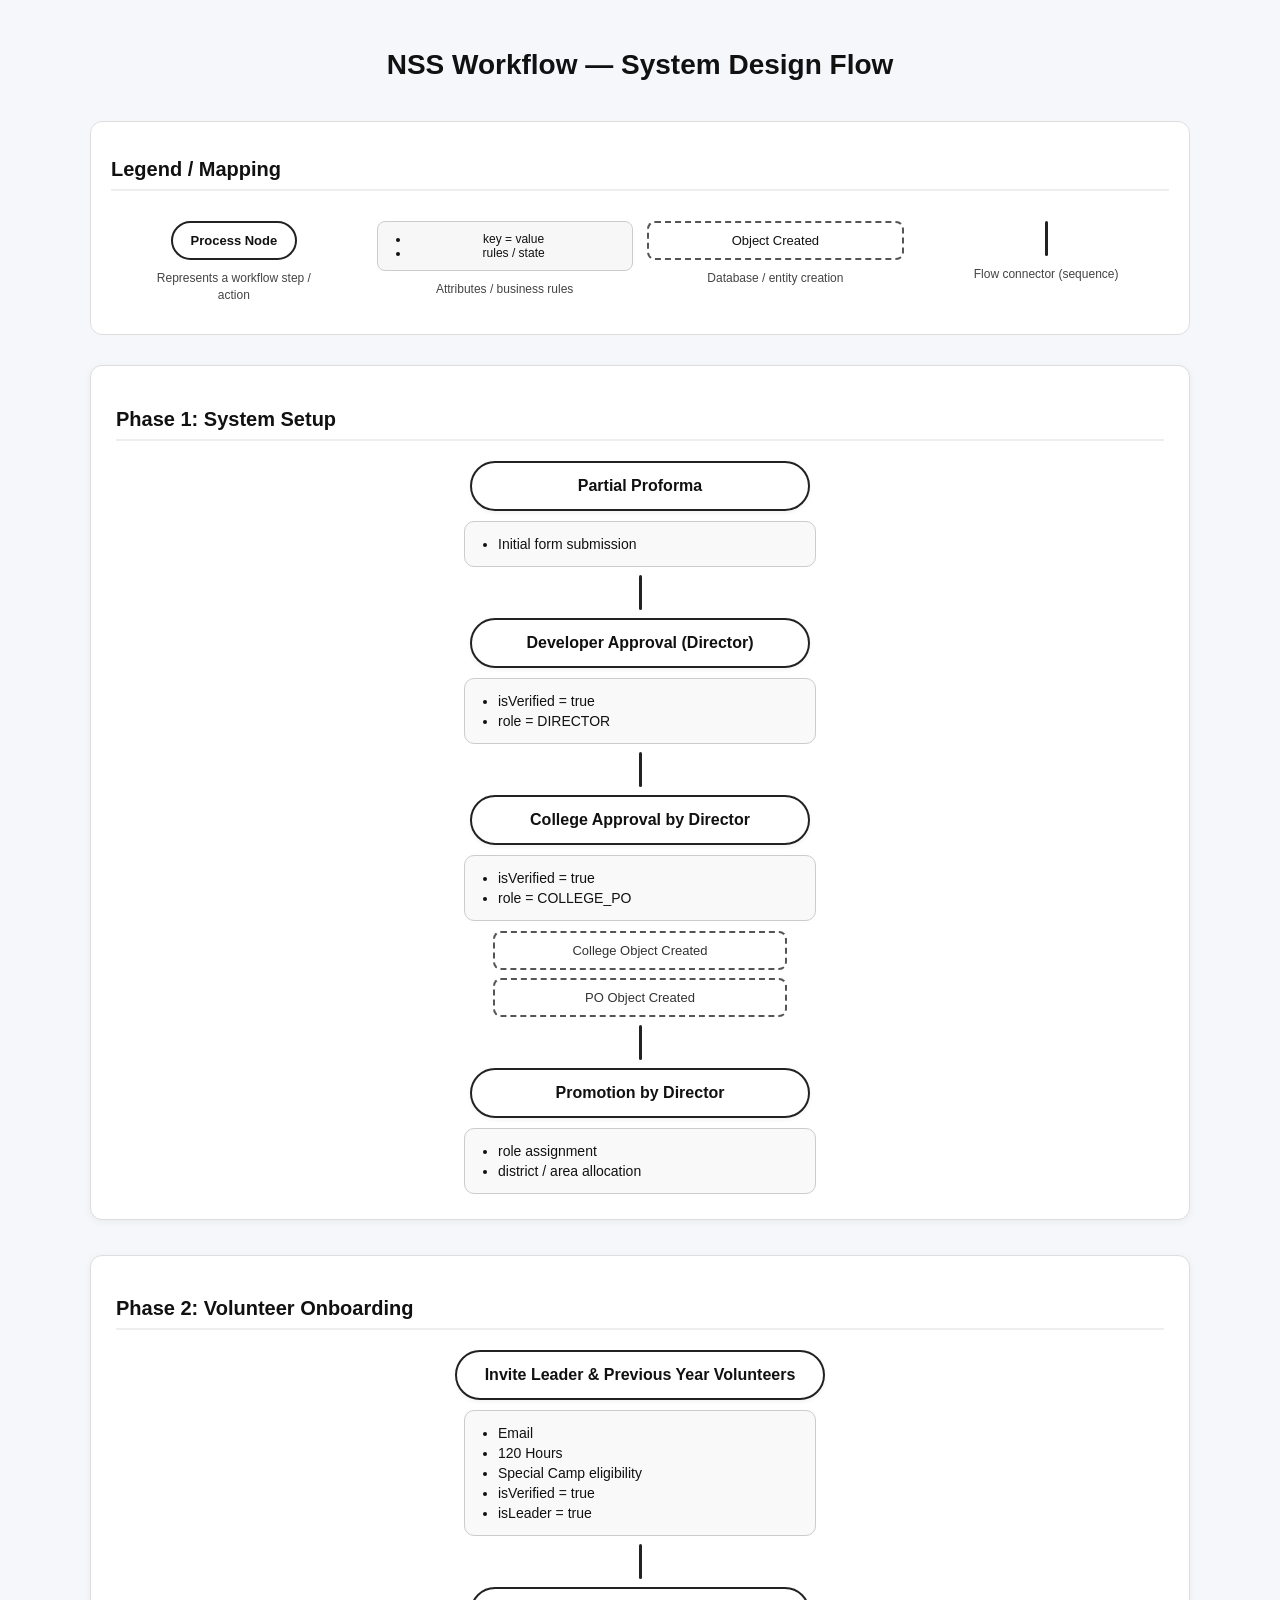
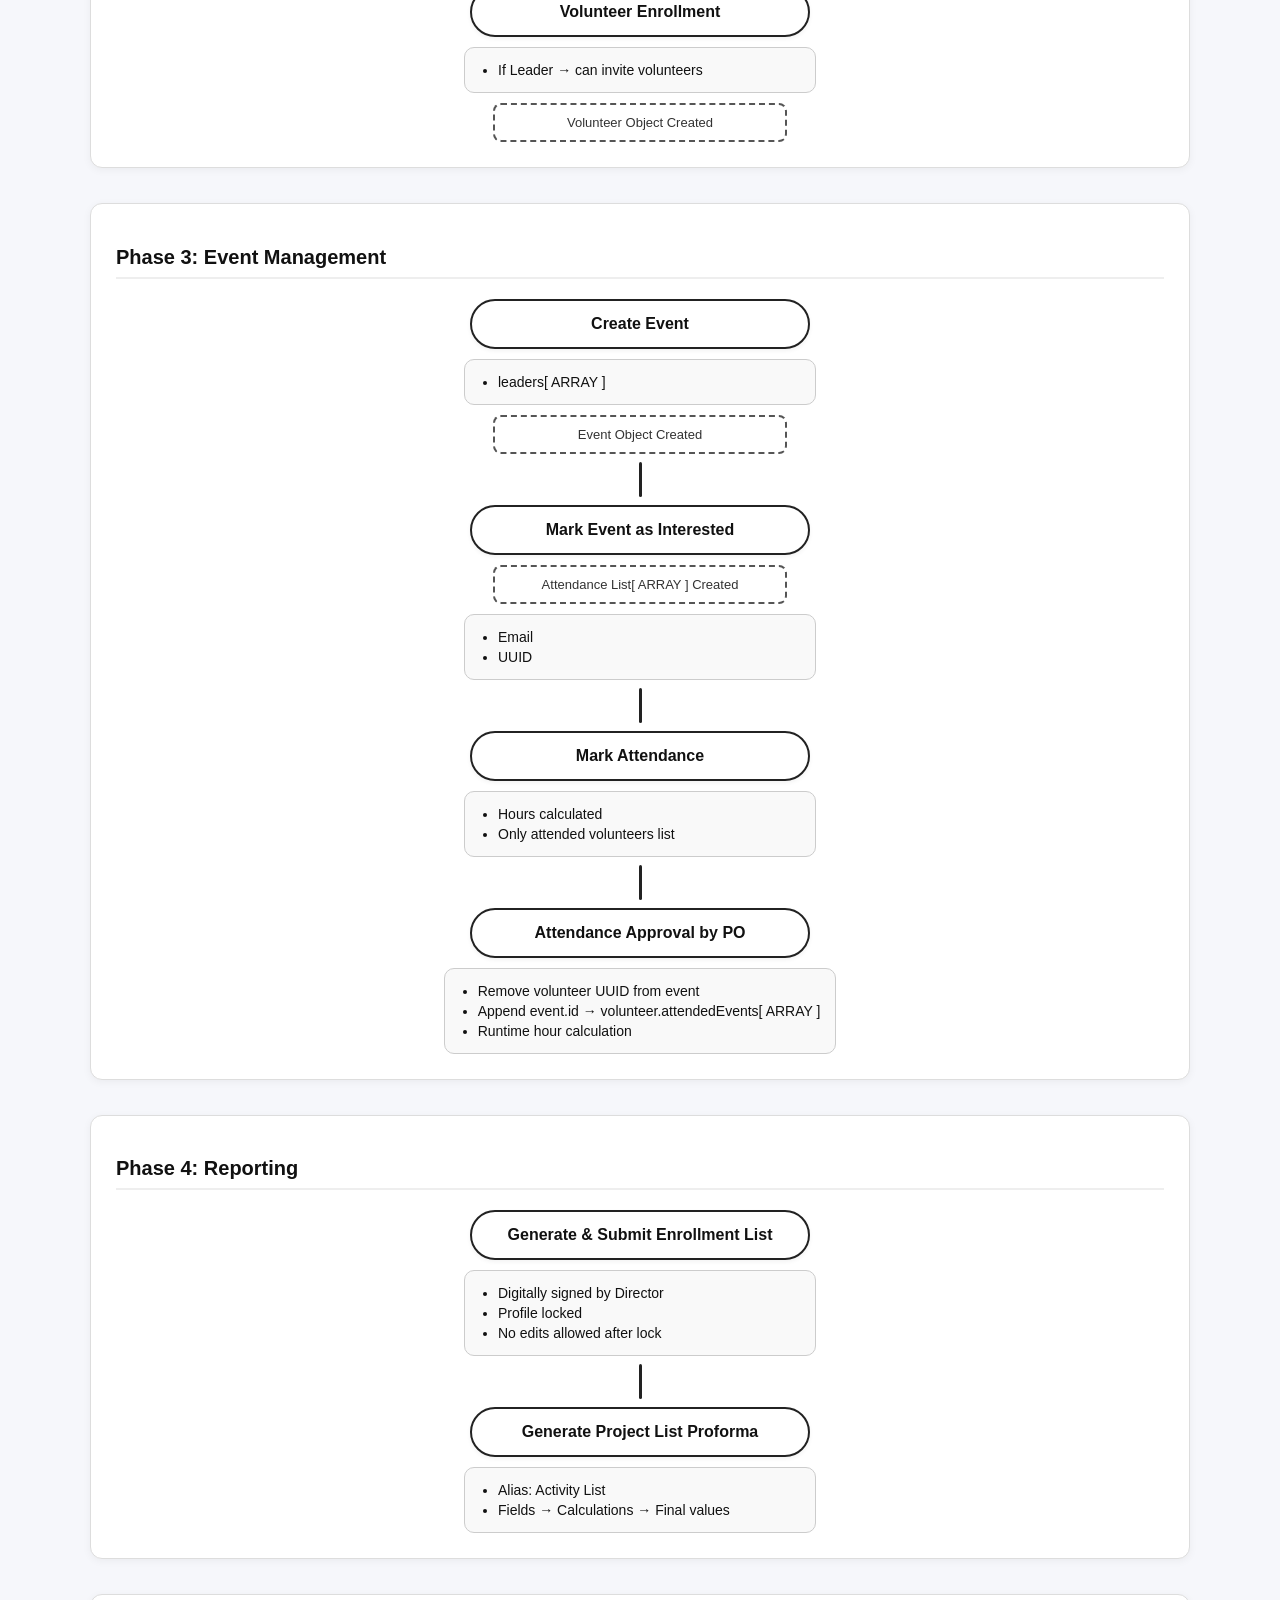
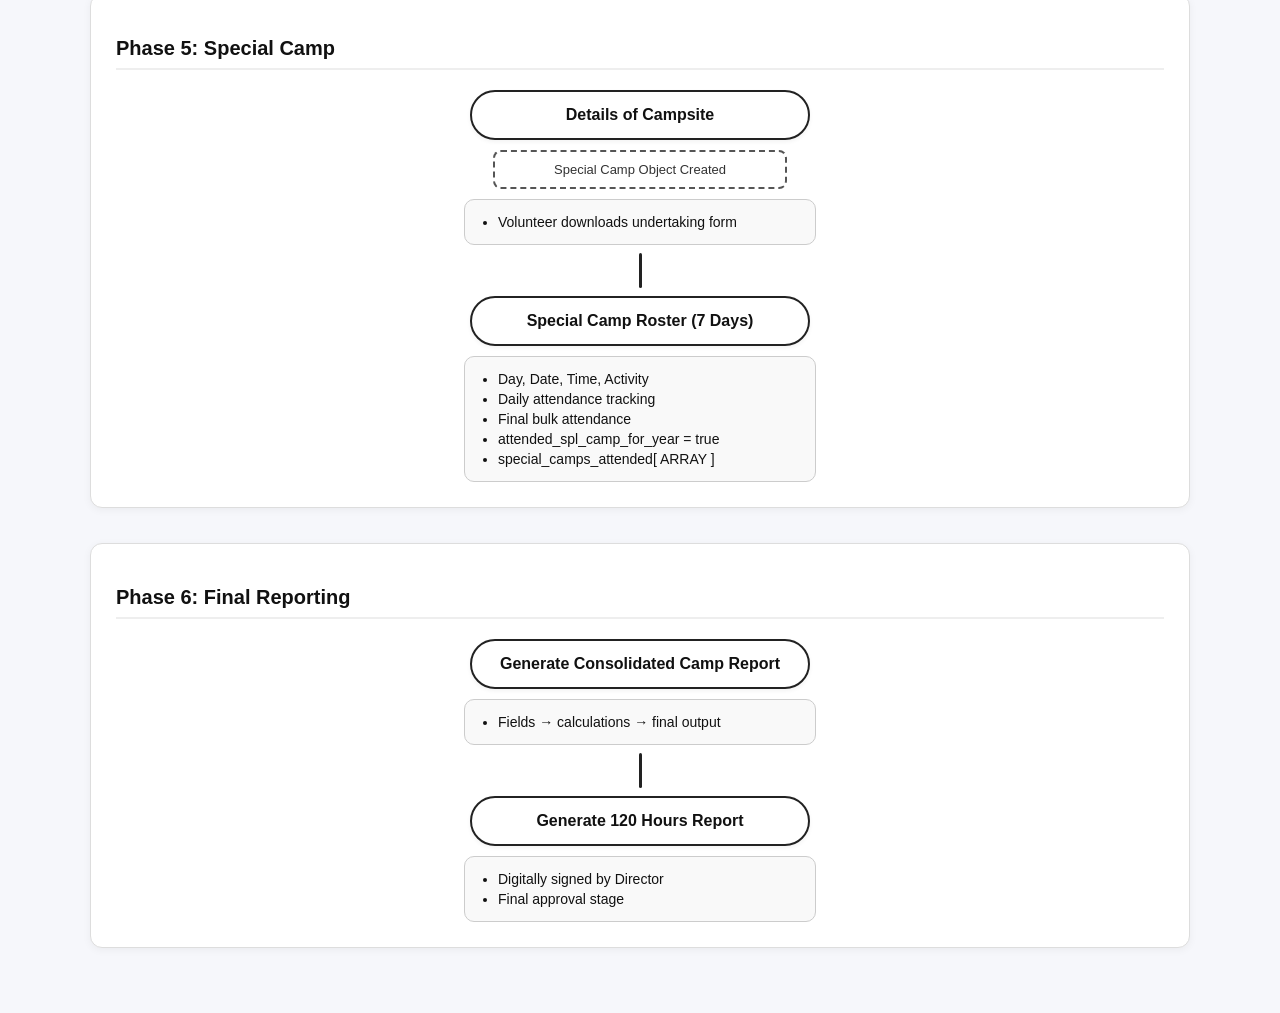
==== dummy.html @ 55595bf9 "first commit" ====
<!DOCTYPE html>
<html lang="en">

<head>
    <meta charset="UTF-8">
    <title>NSS Workflow Diagram</title>
    <link rel="stylesheet" href="dummy.css">
</head>

<body>

    <div class="container">

        <h1 class="title">NSS Workflow — System Design Flow</h1>
        <!-- ===================== LEGEND ===================== -->
        <section class="legend">

            <h2 class="phase-title">Legend / Mapping</h2>

            <div class="legend-grid">

                <div class="legend-card">
                    <div class="legend-node">Process Node</div>
                    <div class="legend-text">Represents a workflow step / action</div>
                </div>

                <div class="legend-card">
                    <div class="legend-attr">
                        <ul>
                            <li>key = value</li>
                            <li>rules / state</li>
                        </ul>
                    </div>
                    <div class="legend-text">Attributes / business rules</div>
                </div>

                <div class="legend-card">
                    <div class="legend-object">Object Created</div>
                    <div class="legend-text">Database / entity creation</div>
                </div>

                <div class="legend-card">
                    <div class="legend-line"></div>
                    <div class="legend-text">Flow connector (sequence)</div>
                </div>

            </div>

        </section>
        <!-- ===================== PHASE 1 ===================== -->
        <section class="phase">

            <h2 class="phase-title">Phase 1: System Setup</h2>

            <div class="flow">

                <!-- Step 1 -->
                <div class="node">
                    Partial Proforma
                </div>

                <div class="attributes">
                    <ul>
                        <li>Initial form submission</li>
                    </ul>
                </div>

                <div class="connector"></div>

                <!-- Step 2 -->
                <div class="node">
                    Developer Approval (Director)
                </div>

                <div class="attributes">
                    <ul>
                        <li>isVerified = true</li>
                        <li>role = DIRECTOR</li>
                    </ul>
                </div>

                <div class="connector"></div>

                <!-- Step 3 -->
                <div class="node">
                    College Approval by Director
                </div>

                <div class="attributes">
                    <ul>
                        <li>isVerified = true</li>
                        <li>role = COLLEGE_PO</li>
                    </ul>
                </div>

                <div class="objects">
                    <div class="object-box">
                        College Object Created
                    </div>

                    <div class="object-box">
                        PO Object Created
                    </div>
                </div>

                <div class="connector"></div>

                <!-- Step 4 -->
                <div class="node">
                    Promotion by Director
                </div>

                <div class="attributes">
                    <ul>
                        <li>role assignment</li>
                        <li>district / area allocation</li>
                    </ul>
                </div>

            </div>
        </section>


        <!-- ===================== PHASE 2 ===================== -->
        <section class="phase">

            <h2 class="phase-title">Phase 2: Volunteer Onboarding</h2>

            <div class="flow">

                <div class="node">
                    Invite Leader & Previous Year Volunteers
                </div>

                <div class="attributes">
                    <ul>
                        <li>Email</li>
                        <li>120 Hours</li>
                        <li>Special Camp eligibility</li>
                        <li>isVerified = true</li>
                        <li>isLeader = true</li>
                    </ul>
                </div>

                <div class="connector"></div>

                <div class="node">
                    Volunteer Enrollment
                </div>

                <div class="attributes">
                    <ul>
                        <li>If Leader → can invite volunteers</li>
                    </ul>
                </div>

                <div class="objects">
                    <div class="object-box">Volunteer Object Created</div>
                </div>

            </div>
        </section>


        <!-- ===================== PHASE 3 ===================== -->
        <section class="phase">

            <h2 class="phase-title">Phase 3: Event Management</h2>

            <div class="flow">

                <div class="node">Create Event</div>

                <div class="attributes">
                    <ul>
                        <li>leaders[ ARRAY ]</li>
                    </ul>
                </div>

                <div class="objects">
                    <div class="object-box">Event Object Created</div>
                </div>

                <div class="connector"></div>

                <div class="node">Mark Event as Interested</div>

                <div class="objects">
                    <div class="object-box">Attendance List[ ARRAY ] Created</div>
                </div>

                <div class="attributes">
                    <ul>
                        <li>Email</li>
                        <li>UUID</li>
                    </ul>
                </div>

                <div class="connector"></div>

                <div class="node">Mark Attendance</div>

                <div class="attributes">
                    <ul>
                        <li>Hours calculated</li>
                        <li>Only attended volunteers list</li>
                    </ul>
                </div>

                <div class="connector"></div>

                <div class="node">Attendance Approval by PO</div>

                <div class="attributes">
                    <ul>
                        <li>Remove volunteer UUID from event</li>
                        <li>Append event.id → volunteer.attendedEvents[ ARRAY ]</li>
                        <li>Runtime hour calculation</li>
                    </ul>
                </div>

            </div>
        </section>


        <!-- ===================== PHASE 4 ===================== -->
        <section class="phase">

            <h2 class="phase-title">Phase 4: Reporting</h2>

            <div class="flow">

                <div class="node">Generate & Submit Enrollment List</div>

                <div class="attributes">
                    <ul>
                        <li>Digitally signed by Director</li>
                        <li>Profile locked</li>
                        <li>No edits allowed after lock</li>
                    </ul>
                </div>

                <div class="connector"></div>

                <div class="node">Generate Project List Proforma</div>

                <div class="attributes">
                    <ul>
                        <li>Alias: Activity List</li>
                        <li>Fields → Calculations → Final values</li>
                    </ul>
                </div>

            </div>
        </section>


        <!-- ===================== PHASE 5 ===================== -->
        <section class="phase">

            <h2 class="phase-title">Phase 5: Special Camp</h2>

            <div class="flow">

                <div class="node">Details of Campsite</div>

                <div class="objects">
                    <div class="object-box">Special Camp Object Created</div>
                </div>

                <div class="attributes">
                    <ul>
                        <li>Volunteer downloads undertaking form</li>
                    </ul>
                </div>

                <div class="connector"></div>

                <div class="node">Special Camp Roster (7 Days)</div>

                <div class="attributes">
                    <ul>
                        <li>Day, Date, Time, Activity</li>
                        <li>Daily attendance tracking</li>
                        <li>Final bulk attendance</li>
                        <li>attended_spl_camp_for_year = true</li>
                        <li>special_camps_attended[ ARRAY ]</li>
                    </ul>
                </div>

            </div>
        </section>


        <!-- ===================== PHASE 6 ===================== -->
        <section class="phase">

            <h2 class="phase-title">Phase 6: Final Reporting</h2>

            <div class="flow">

                <div class="node">Generate Consolidated Camp Report</div>

                <div class="attributes">
                    <ul>
                        <li>Fields → calculations → final output</li>
                    </ul>
                </div>

                <div class="connector"></div>

                <div class="node">Generate 120 Hours Report</div>

                <div class="attributes">
                    <ul>
                        <li>Digitally signed by Director</li>
                        <li>Final approval stage</li>
                    </ul>
                </div>

            </div>
        </section>

    </div>

</body>

</html>
---- dummy.css ----
/* =========================
   GLOBAL LAYOUT
========================= */

body {
    margin: 0;
    padding: 30px;
    font-family: Arial, sans-serif;
    background: #f6f7fb;
    color: #111;
}

.container {
    max-width: 1100px;
    margin: auto;
}

.title {
    text-align: center;
    margin-bottom: 40px;
    font-size: 28px;
    font-weight: bold;
}

/* =========================
   PHASE BLOCKS
========================= */

.phase {
    background: #ffffff;
    border: 1px solid #ddd;
    border-radius: 12px;
    padding: 25px;
    margin-bottom: 35px;
    box-shadow: 0 2px 8px rgba(0,0,0,0.05);
}

.phase-title {
    text-align: left;
    font-size: 20px;
    margin-bottom: 20px;
    padding-bottom: 8px;
    border-bottom: 2px solid #eee;
}

/* =========================
   FLOW CONTAINER
========================= */

.flow {
    display: flex;
    flex-direction: column;
    align-items: center;
    position: relative;
}

/* =========================
   NODE (PROCESS STEP)
========================= */

.node {
    min-width: 280px;
    padding: 14px 28px;
    border: 2px solid #222;
    border-radius: 999px; /* oval shape */
    background: #ffffff;
    font-weight: bold;
    text-align: center;
    z-index: 2;
    position: relative;
    box-shadow: 0 2px 4px rgba(0,0,0,0.05);
}

/* =========================
   ATTRIBUTES BOX
========================= */

.attributes {
    margin-top: 10px;
    min-width: 320px;
    background: #f9f9f9;
    border: 1px solid #ccc;
    border-radius: 10px;
    padding: 10px 15px;
    font-size: 14px;
    position: relative;
}

.attributes ul {
    margin: 0;
    padding-left: 18px;
}

.attributes li {
    margin: 4px 0;
}

/* =========================
   OBJECT BOX (CREATED DATA)
========================= */

.objects {
    display: flex;
    flex-direction: column;
    gap: 8px;
    margin-top: 10px;
    align-items: center;
}

.object-box {
    min-width: 260px;
    padding: 10px 15px;
    border: 2px dashed #555;
    border-radius: 8px;
    background: #fff;
    font-size: 13px;
    text-align: center;
    color: #333;
}

/* =========================
   CONNECTOR LINE
========================= */

.connector {
    width: 3px;
    height: 35px;
    background: #222;
    margin: 8px 0;
    border-radius: 2px;
}

/* =========================
   HOVER EFFECTS (optional but useful for demos)
========================= */

.node:hover {
    background: #f0f6ff;
    border-color: #2b6fff;
    cursor: pointer;
}

.object-box:hover {
    border-color: #000;
    background: #f7f7f7;
}

/* =========================
   RESPONSIVE
========================= */

@media (max-width: 768px) {

    .node {
        min-width: 220px;
        font-size: 14px;
    }

    .attributes {
        min-width: 260px;
    }

    .object-box {
        min-width: 220px;
    }
}

/* =========================
   LEGEND (FIXED - NO OVERLAP)
========================= */

.legend {
    background: #fff;
    border: 1px solid #ddd;
    border-radius: 12px;
    padding: 20px;
    margin-bottom: 30px;
}

/* grid spacing safe */
.legend-grid {
    display: grid;
    grid-template-columns: repeat(auto-fit, minmax(220px, 1fr));
    gap: 25px;
    margin-top: 15px;
}

/* each item container */
.legend-card {
    display: flex;
    flex-direction: column;
    align-items: center;
    text-align: center;
    gap: 10px;
    padding: 10px;
}

/* =========================
   LEGEND VERSIONS (ISOLATED)
   (DO NOT reuse real classes)
========================= */

.legend-node {
    padding: 10px 18px;
    border: 2px solid #222;
    border-radius: 999px;
    font-weight: bold;
    background: #fff;
    font-size: 13px;
}

.legend-attr {
    background: #f7f7f7;
    border: 1px solid #ccc;
    border-radius: 8px;
    padding: 10px 14px;
    font-size: 12px;
    width: 100%;
}

.legend-attr ul {
    margin: 0;
    padding-left: 18px;
}

.legend-object {
    border: 2px dashed #555;
    padding: 10px 14px;
    border-radius: 8px;
    font-size: 13px;
    width: 100%;
    background: #fff;
}

.legend-line {
    width: 3px;
    height: 35px;
    background: #222;
    border-radius: 2px;
}

/* text under each */
.legend-text {
    font-size: 12px;
    color: #444;
    max-width: 180px;
    line-height: 1.4;
}
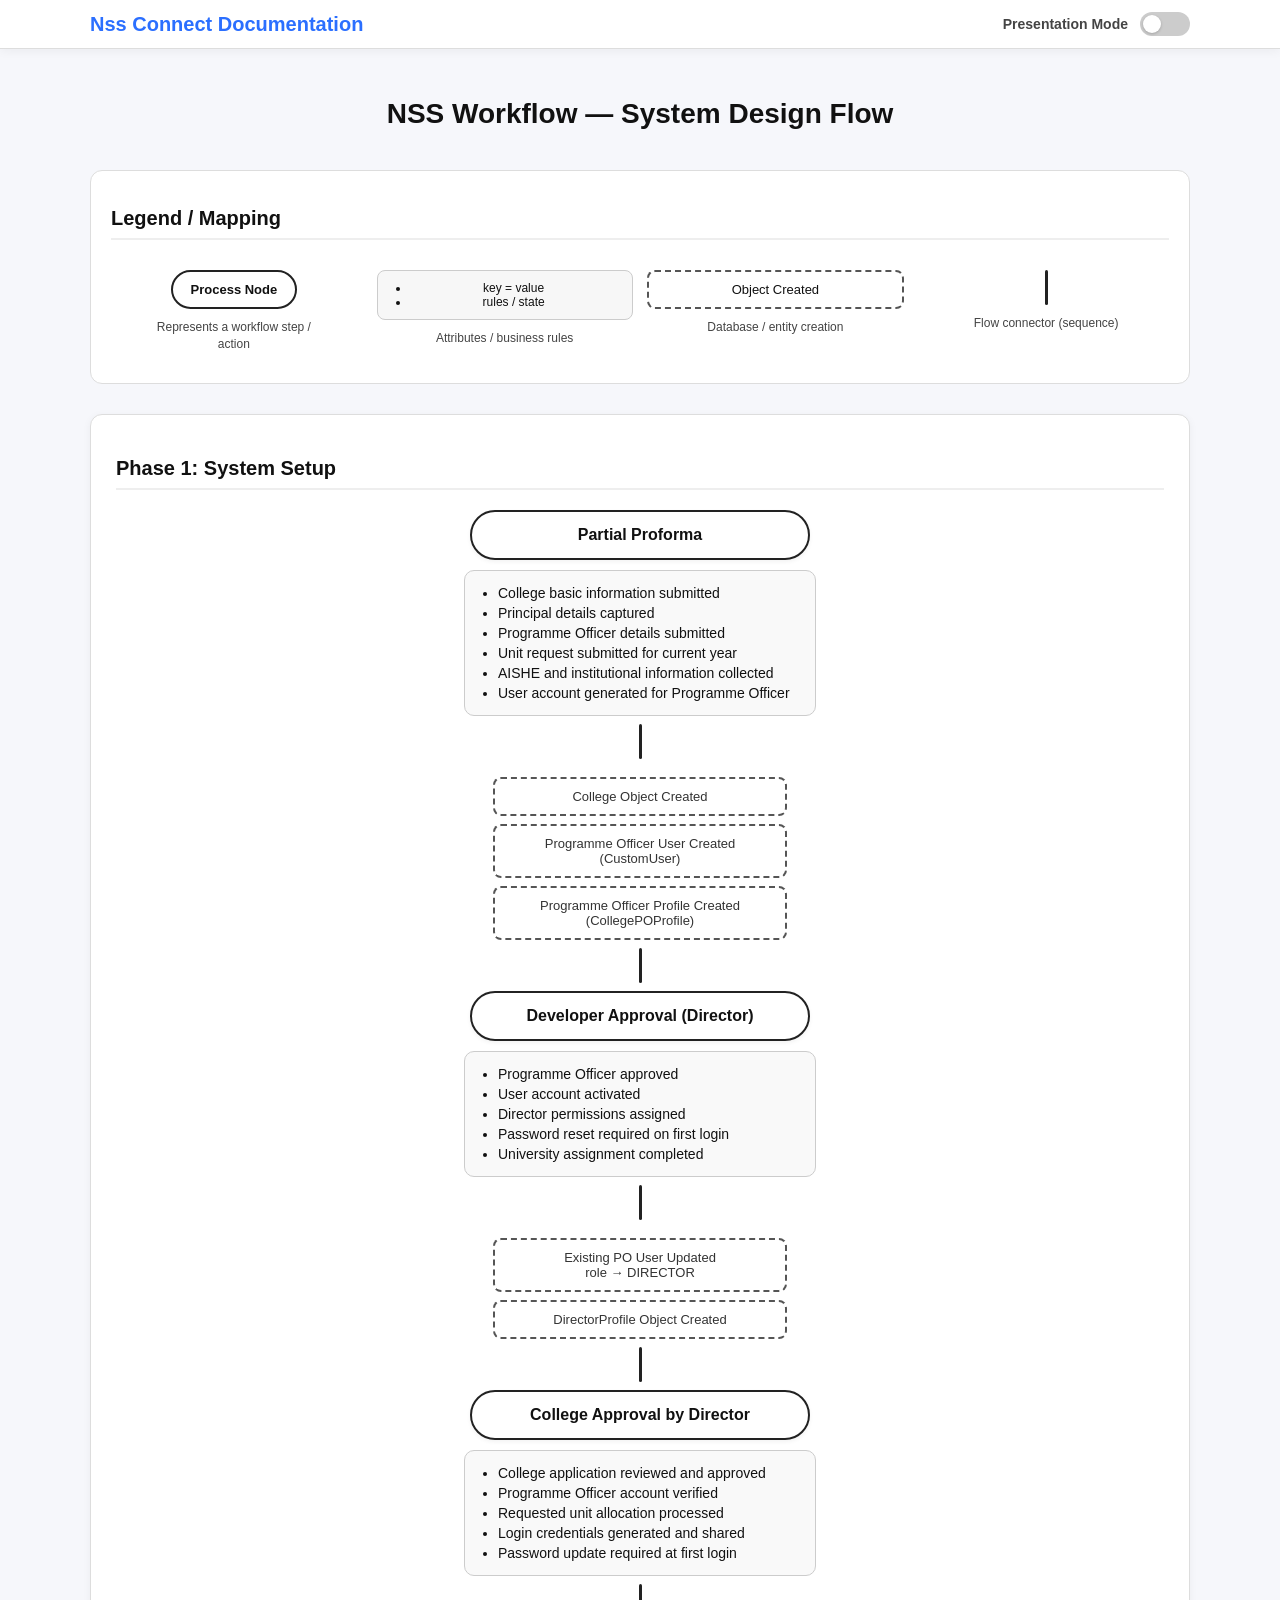
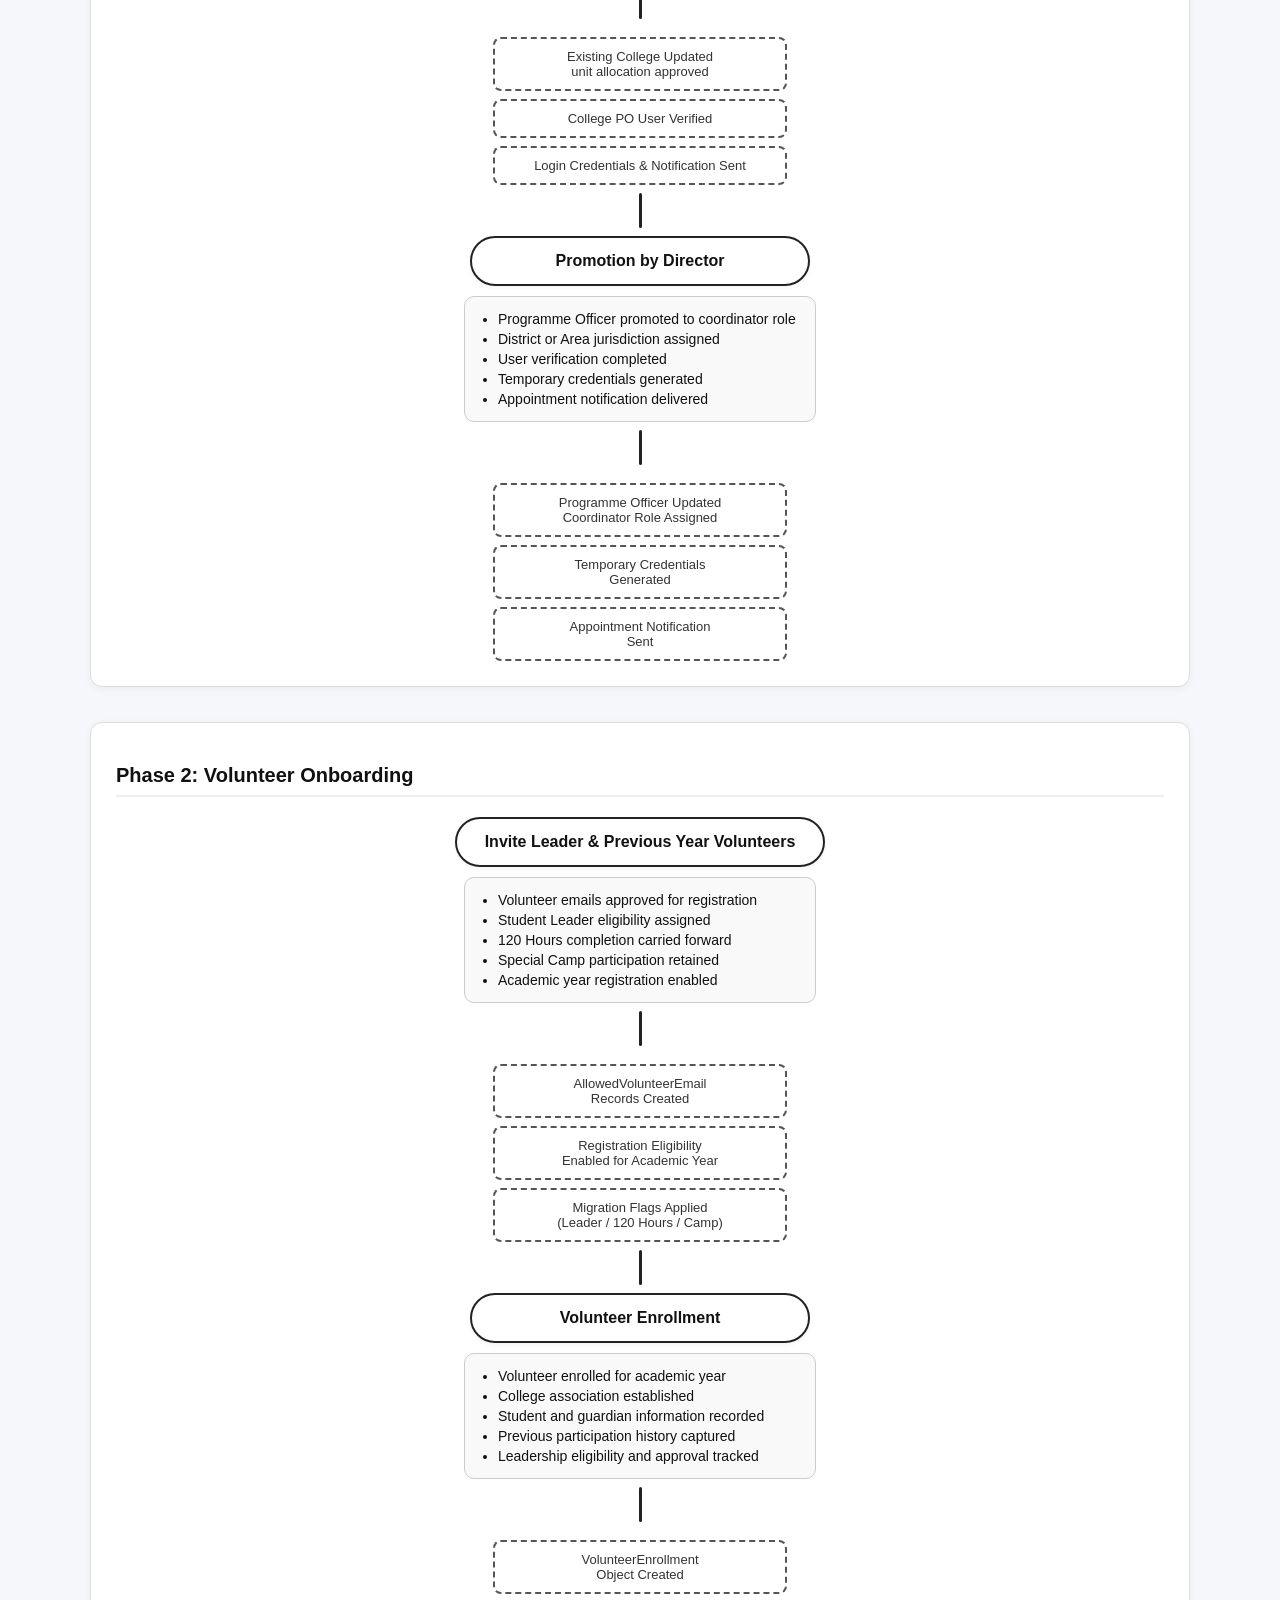
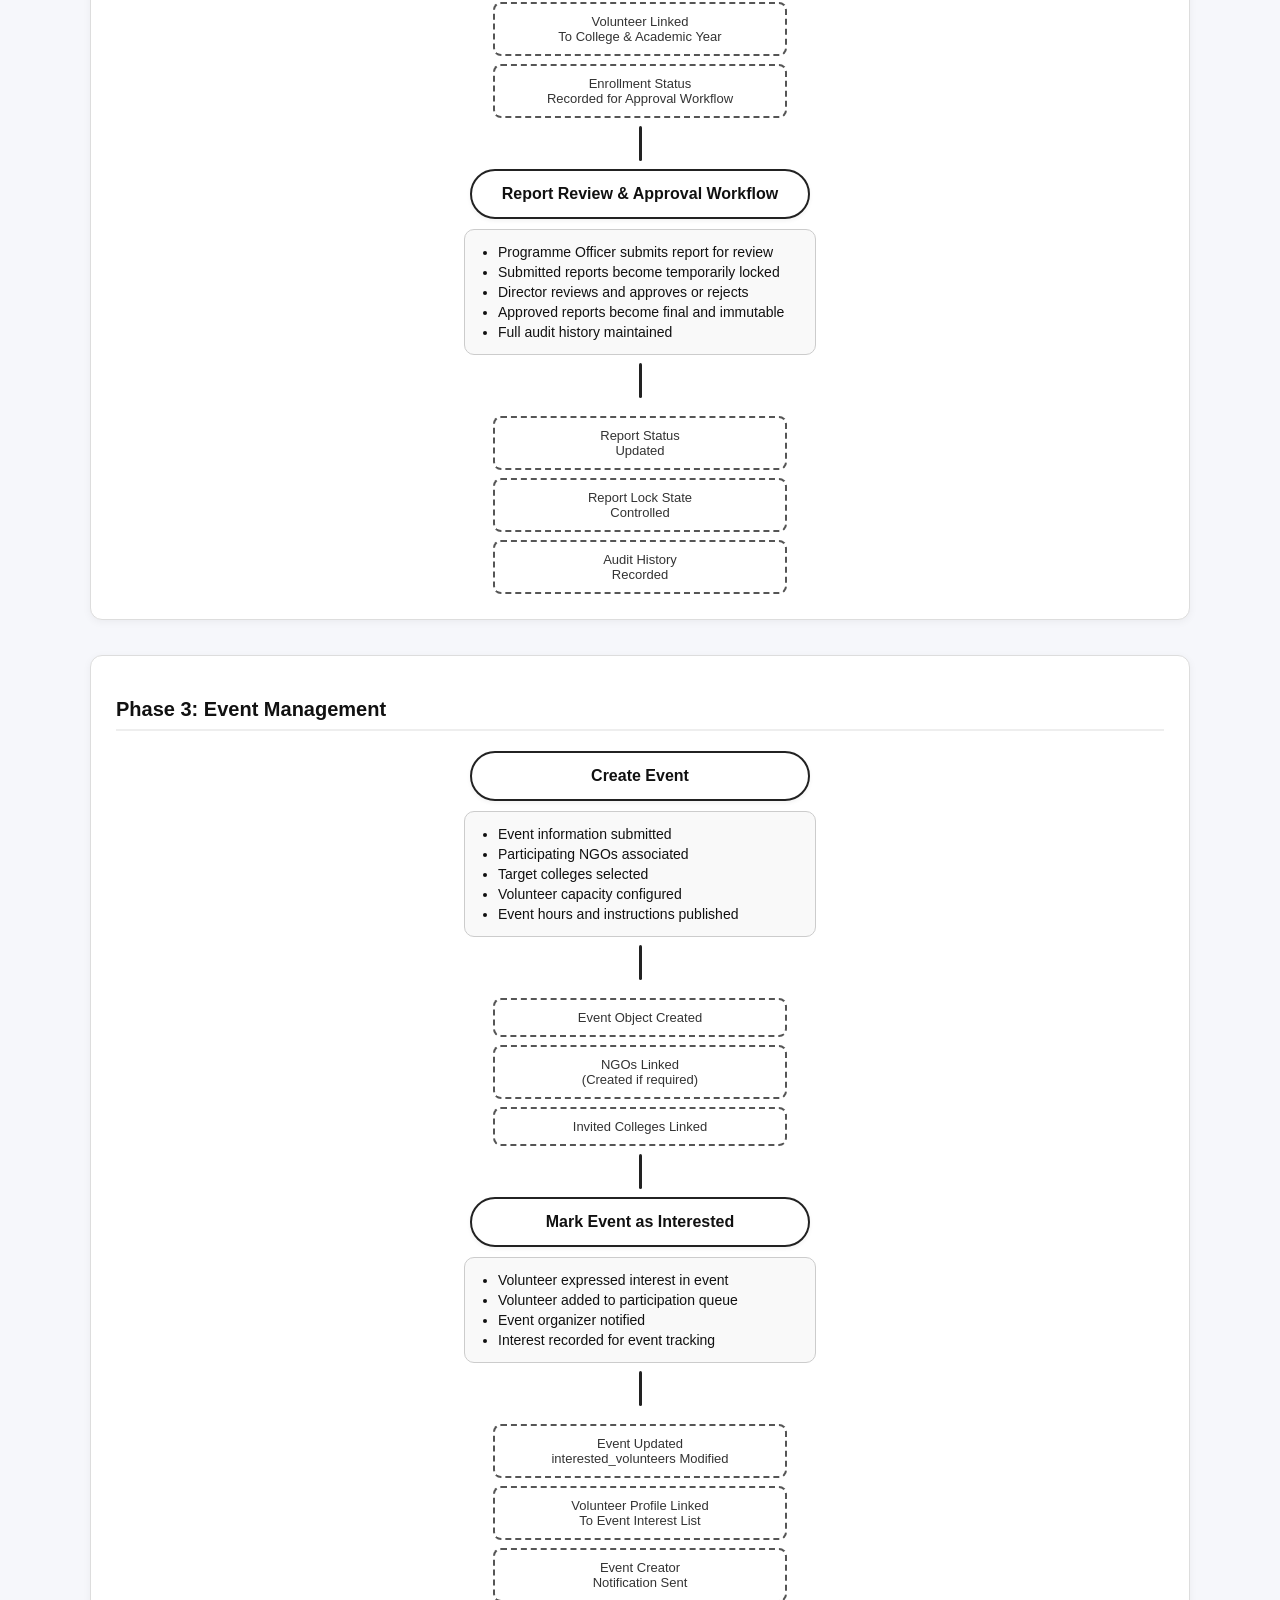
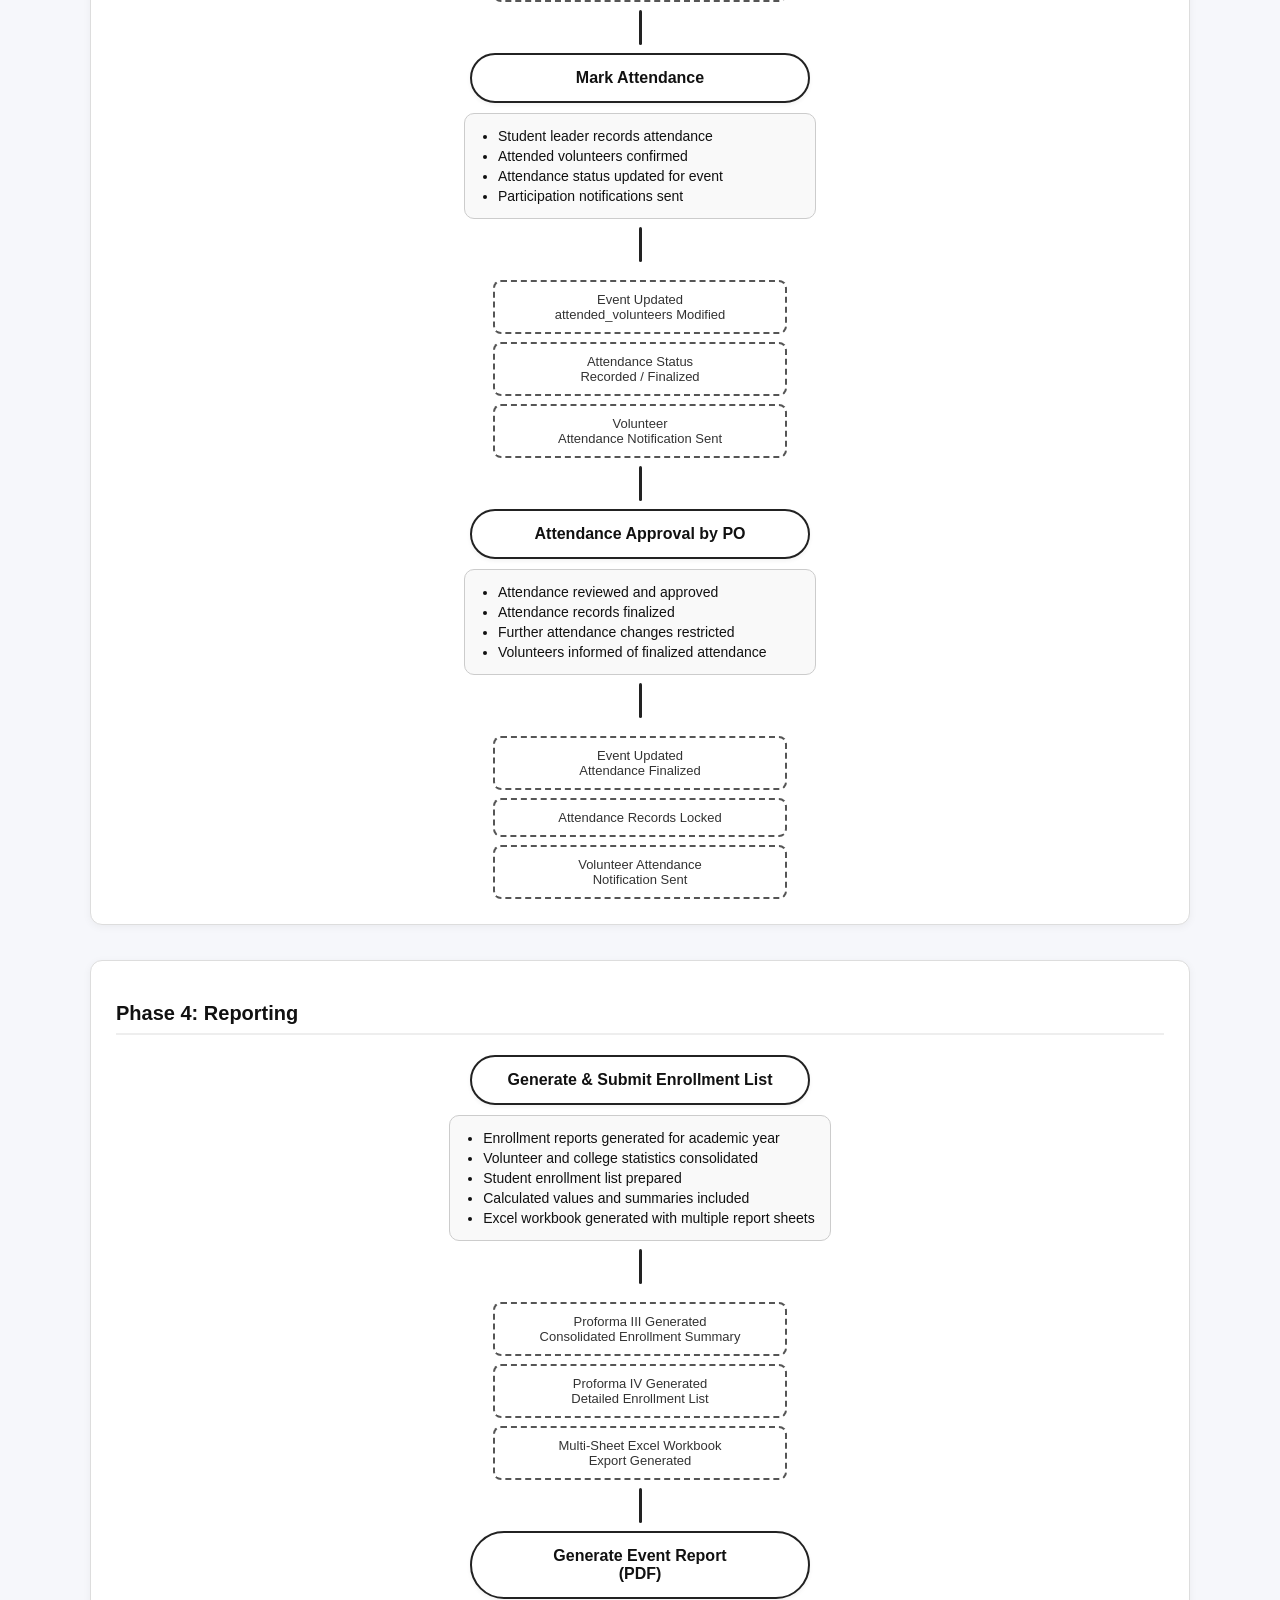
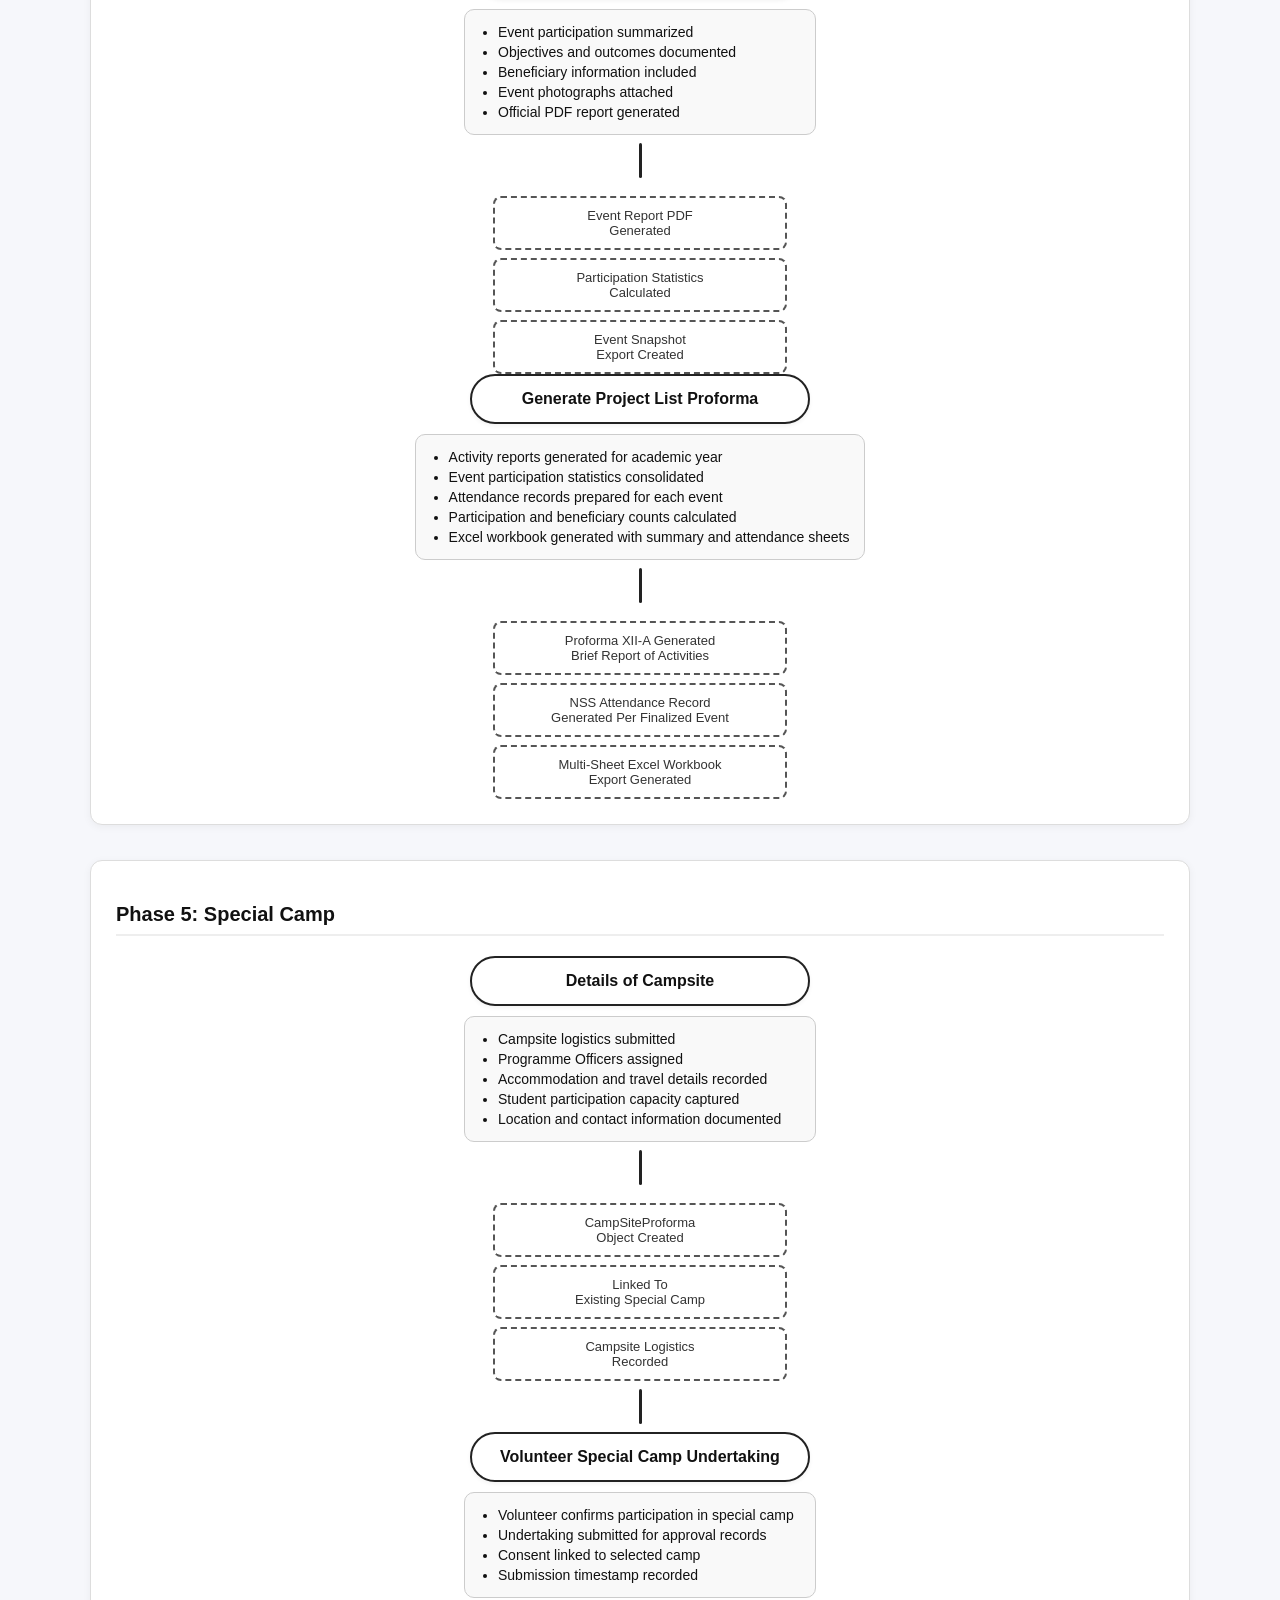
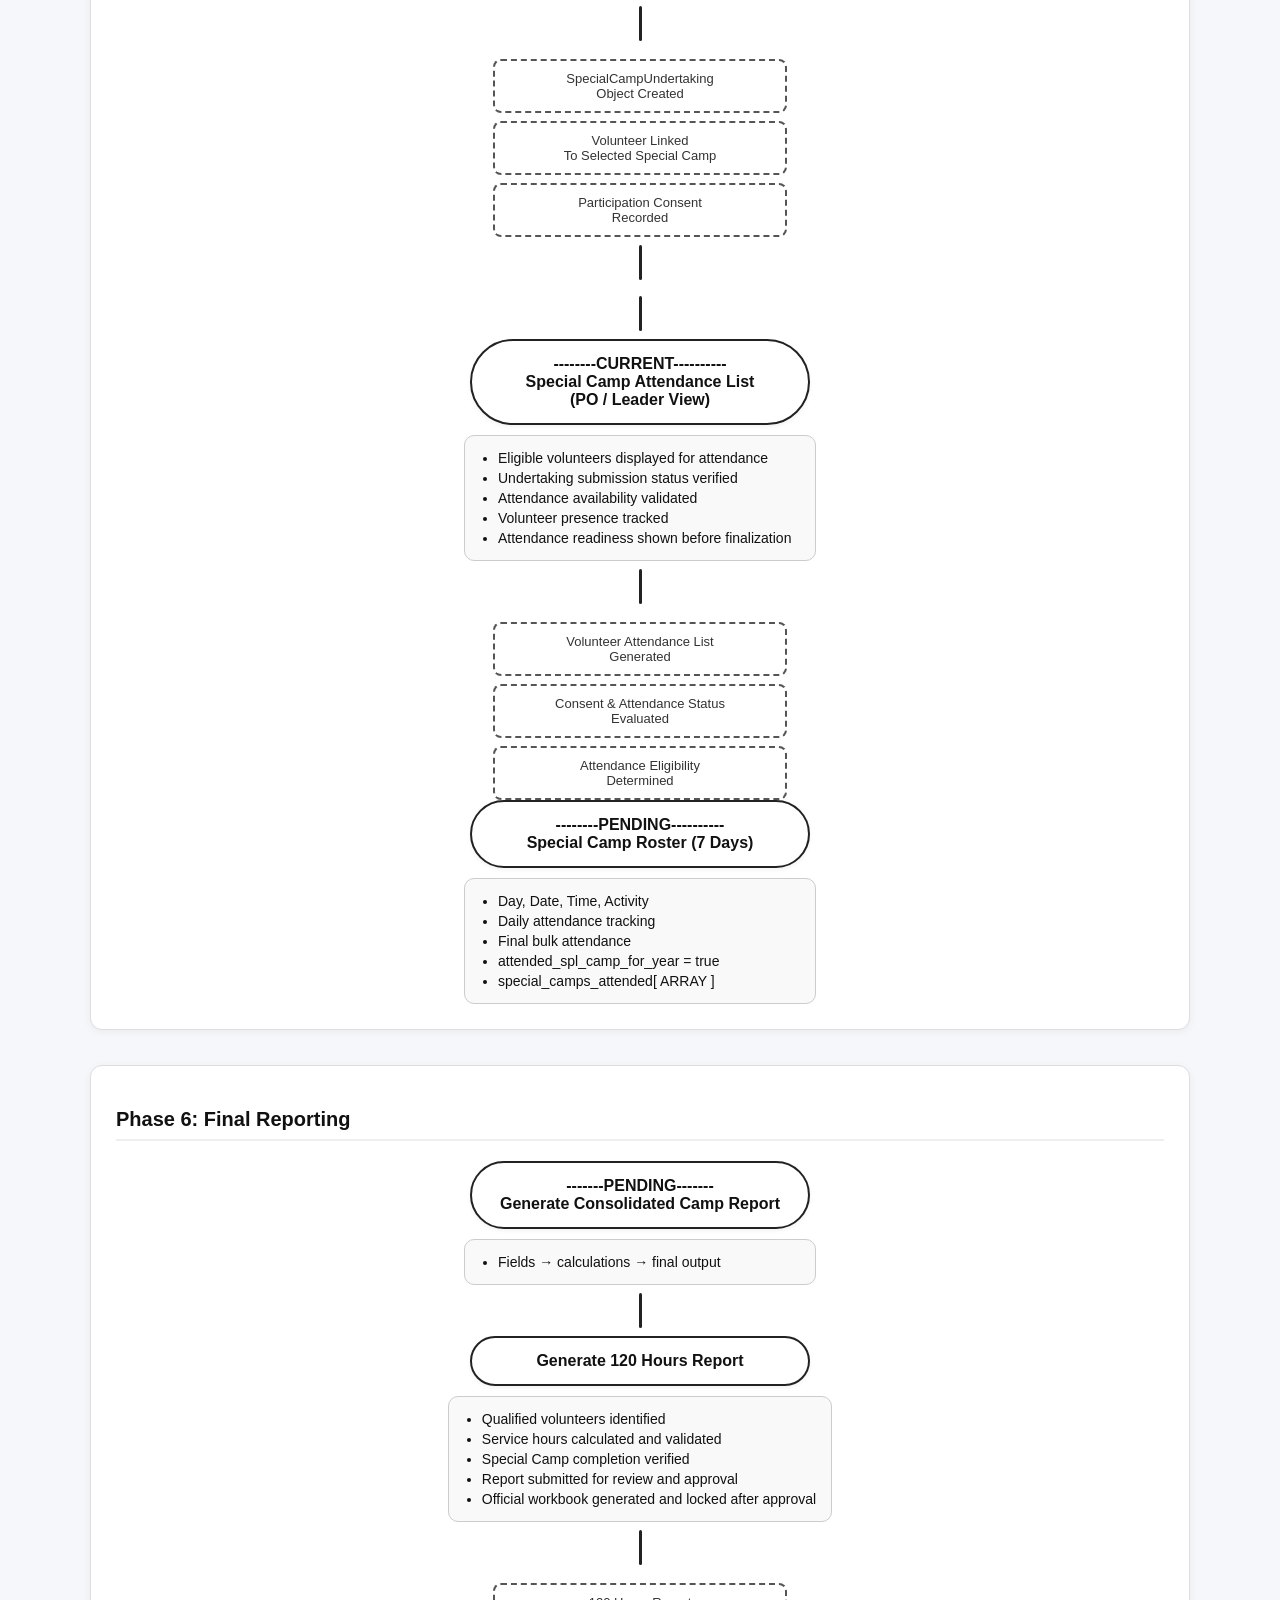
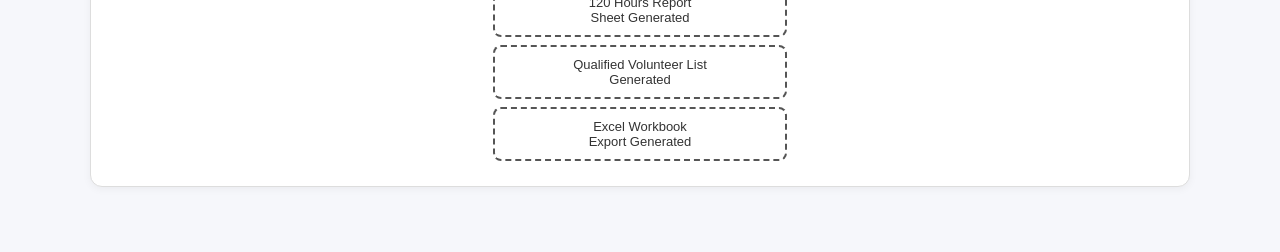
==== commit 452b8ce3: "Added documentation for tests, might change later" ====
--- a/dummy.html
+++ b/dummy.html
@@ -8,6 +8,19 @@
 </head>
 
 <body>
+
+    <nav class="navbar">
+        <div class="nav-container">
+            <span class="nav-title">nss connect documentation</span>
+            <div class="nav-controls">
+                <span id="mode-text" class="mode-label">Presentation Mode</span>
+                <label class="switch">
+                    <input type="checkbox" id="mode-toggle">
+                    <span class="slider"></span>
+                </label>
+            </div>
+        </div>
+    </nav>
 
     <div class="container">
 
@@ -55,67 +68,338 @@
             <div class="flow">
 
                 <!-- Step 1 -->
+                <!-- ===================== PARTIAL PROFORMA ===================== -->
+
                 <div class="node">
                     Partial Proforma
                 </div>
 
-                <div class="attributes">
-                    <ul>
-                        <li>Initial form submission</li>
-                    </ul>
+                <!-- PRESENTATION / NON TECH MODE -->
+                <div class="attributes presentation-attr">
+                    <ul>
+                        <li>College basic information submitted</li>
+                        <li>Principal details captured</li>
+                        <li>Programme Officer details submitted</li>
+                        <li>Unit request submitted for current year</li>
+                        <li>AISHE and institutional information collected</li>
+                        <li>User account generated for Programme Officer</li>
+                    </ul>
+                </div>
+
+                <!-- DEVELOPER / TECH MODE -->
+                <div class="attributes developer-attr">
+                    <ul>
+
+                        <li><strong>Operation:</strong> partial_proforma</li>
+
+                        <li>
+                            <strong>College</strong><br>
+                            name,
+                            university,
+                            district,
+                            state,
+                            pincode,
+                            postal_address,
+                            block_or_ward,
+                            area,
+                            email,
+                            telephone,
+                            principal_name,
+                            principal_email,
+                            principal_phone,
+                            established_year,
+                            status_grants,
+                            status_minority,
+                            minority_type,
+                            is_autonomous,
+                            total_students_male,
+                            total_students_female,
+                            allowed_units_current_year,
+                            requested_units_current_year,
+                            units_request_status,
+                            c_aishe_code
+                        </li>
+
+                        <li>
+                            <strong>CustomUser</strong><br>
+                            email,
+                            first_name,
+                            last_name,
+                            phone,
+                            gender,
+                            role,
+                            password,
+                            is_active
+                        </li>
+
+                        <li>
+                            <strong>CollegePOProfile</strong><br>
+                            user,
+                            college,
+                            c_aishe_code,
+                            subject_taught,
+                            whatsapp_phone_number,
+                            date_of_appointment_as_po,
+                            orientation_year,
+                            is_primary
+                        </li>
+
+                    </ul>
+                </div>
+
+                <div class="connector"></div>
+
+                <!-- OBJECTS CREATED -->
+
+                <div class="objects">
+
+                    <div class="object-box">
+                        College Object Created
+                    </div>
+
+                    <div class="object-box">
+                        Programme Officer User Created
+                        <br>
+                        (CustomUser)
+                    </div>
+
+                    <div class="object-box">
+                        Programme Officer Profile Created
+                        <br>
+                        (CollegePOProfile)
+                    </div>
+
                 </div>
 
                 <div class="connector"></div>
 
                 <!-- Step 2 -->
+                <!-- ===================== DEVELOPER APPROVAL (DIRECTOR) ===================== -->
+
                 <div class="node">
                     Developer Approval (Director)
                 </div>
 
-                <div class="attributes">
-                    <ul>
-                        <li>isVerified = true</li>
-                        <li>role = DIRECTOR</li>
-                    </ul>
+                <!-- PRESENTATION / NON TECH MODE -->
+                <div class="attributes presentation-attr">
+                    <ul>
+                        <li>Programme Officer approved</li>
+                        <li>User account activated</li>
+                        <li>Director permissions assigned</li>
+                        <li>Password reset required on first login</li>
+                        <li>University assignment completed</li>
+                    </ul>
+                </div>
+
+                <!-- DEVELOPER / TECH MODE -->
+                <div class="attributes developer-attr">
+                    <ul>
+
+                        <li>
+                            <strong>Operation:</strong>
+                            developer_approve_director
+                        </li>
+
+                        <li>
+                            <strong>CustomUser (Updated)</strong><br>
+                            role → DIRECTOR<br>
+                            is_verified → true<br>
+                            is_active → true<br>
+                            password → generated / assigned<br>
+                            must_change_password → true
+                        </li>
+
+                        <li>
+                            <strong>DirectorProfile (Created)</strong><br>
+                            user<br>
+                            university
+                        </li>
+
+                    </ul>
+                </div>
+
+                <div class="connector"></div>
+
+                <!-- OBJECTS CREATED -->
+
+                <div class="objects">
+
+                    <div class="object-box">
+                        Existing PO User Updated
+                        <br>
+                        role → DIRECTOR
+                    </div>
+
+                    <div class="object-box">
+                        DirectorProfile Object Created
+                    </div>
+
                 </div>
 
                 <div class="connector"></div>
 
                 <!-- Step 3 -->
+                <!-- ===================== COLLEGE APPROVAL BY DIRECTOR ===================== -->
+
                 <div class="node">
                     College Approval by Director
                 </div>
 
-                <div class="attributes">
-                    <ul>
-                        <li>isVerified = true</li>
-                        <li>role = COLLEGE_PO</li>
-                    </ul>
-                </div>
-
-                <div class="objects">
-                    <div class="object-box">
-                        College Object Created
-                    </div>
-
-                    <div class="object-box">
-                        PO Object Created
-                    </div>
-                </div>
-
-                <div class="connector"></div>
-
-                <!-- Step 4 -->
+                <!-- PRESENTATION / NON TECH MODE -->
+                <div class="attributes presentation-attr">
+                    <ul>
+                        <li>College application reviewed and approved</li>
+                        <li>Programme Officer account verified</li>
+                        <li>Requested unit allocation processed</li>
+                        <li>Login credentials generated and shared</li>
+                        <li>Password update required at first login</li>
+                    </ul>
+                </div>
+
+                <!-- DEVELOPER / TECH MODE -->
+                <div class="attributes developer-attr">
+                    <ul>
+
+                        <li>
+                            <strong>Operation:</strong>
+                            college_approval_by_director
+                        </li>
+
+                        <li>
+                            <strong>CustomUser (Updated)</strong><br>
+                            is_verified → true<br>
+                            password → generated / assigned<br>
+                            must_change_password → true
+                        </li>
+
+                        <li>
+                            <strong>College (Updated)</strong><br>
+                            allowed_units_current_year<br>
+                            requested_units_current_year<br>
+                            units_request_status → APPROVED
+                        </li>
+
+                    </ul>
+                </div>
+
+                <div class="connector"></div>
+
+                <!-- OBJECTS UPDATED -->
+
+                <div class="objects">
+
+                    <div class="object-box">
+                        Existing College Updated
+                        <br>
+                        unit allocation approved
+                    </div>
+
+                    <div class="object-box">
+                        College PO User Verified
+                    </div>
+
+                    <div class="object-box">
+                        Login Credentials &
+                        Notification Sent
+                    </div>
+
+                </div>
+
+                <div class="connector"></div>
+
+                <!-- Step 4
                 <div class="node">
                     Promotion by Director
                 </div>
 
-                <div class="attributes">
+                <div class="attributes presentation-attr">
                     <ul>
                         <li>role assignment</li>
                         <li>district / area allocation</li>
                     </ul>
                 </div>
+                <div class="attributes developer-attr">
+                    <ul>
+                        <li>userService.updateRole(userId, 'PO'); allocationService.assignArea(userId, areaId)</li>
+                    </ul>
+                </div> -->
+                <!-- ===================== PO PROMOTION TO COORDINATOR ===================== -->
+
+                <div class="node">
+                    Promotion by Director
+                </div>
+
+                <!-- PRESENTATION / NON TECH MODE -->
+                <div class="attributes presentation-attr">
+                    <ul>
+                        <li>Programme Officer promoted to coordinator role</li>
+                        <li>District or Area jurisdiction assigned</li>
+                        <li>User verification completed</li>
+                        <li>Temporary credentials generated</li>
+                        <li>Appointment notification delivered</li>
+                    </ul>
+                </div>
+
+                <!-- DEVELOPER / TECH MODE -->
+                <div class="attributes developer-attr">
+                    <ul>
+
+                        <li>
+                            <strong>Operation:</strong>
+                            po_promotion_to_coordinator
+                        </li>
+
+                        <li>
+                            <strong>Authorization</strong><br>
+                            DirectorProfile.university
+                        </li>
+
+                        <li>
+                            <strong>CollegePOProfile (Updated)</strong><br>
+                            is_district_coordinator<br>
+                            is_area_coordinator
+                        </li>
+
+                        <li>
+                            <strong>CustomUser (Updated)</strong><br>
+                            is_verified → true<br>
+                            password → generated temporary password<br>
+                            must_change_password → true
+                        </li>
+
+                        <li>
+                            <strong>Validation</strong><br>
+                            Director university == College university
+                        </li>
+
+                    </ul>
+                </div>
+
+                <div class="connector"></div>
+
+                <!-- OBJECTS UPDATED -->
+
+                <div class="objects">
+
+                    <div class="object-box">
+                        Programme Officer Updated
+                        <br>
+                        Coordinator Role Assigned
+                    </div>
+
+                    <div class="object-box">
+                        Temporary Credentials
+                        <br>
+                        Generated
+                    </div>
+
+                    <div class="object-box">
+                        Appointment Notification
+                        <br>
+                        Sent
+                    </div>
+
+                </div>
 
             </div>
         </section>
@@ -128,133 +412,848 @@
 
             <div class="flow">
 
+                <!-- ===================== INVITE LEADER & PREVIOUS YEAR VOLUNTEERS ===================== -->
+
                 <div class="node">
                     Invite Leader & Previous Year Volunteers
                 </div>
 
-                <div class="attributes">
-                    <ul>
-                        <li>Email</li>
-                        <li>120 Hours</li>
-                        <li>Special Camp eligibility</li>
-                        <li>isVerified = true</li>
-                        <li>isLeader = true</li>
-                    </ul>
-                </div>
-
-                <div class="connector"></div>
+                <!-- PRESENTATION / NON TECH MODE -->
+                <div class="attributes presentation-attr">
+                    <ul>
+                        <li>Volunteer emails approved for registration</li>
+                        <li>Student Leader eligibility assigned</li>
+                        <li>120 Hours completion carried forward</li>
+                        <li>Special Camp participation retained</li>
+                        <li>Academic year registration enabled</li>
+                    </ul>
+                </div>
+
+                <!-- DEVELOPER / TECH MODE -->
+                <div class="attributes developer-attr">
+                    <ul>
+
+                        <li>
+                            <strong>Operation:</strong>
+                            invite_leader_and_previous_year_volunteers
+                        </li>
+
+                        <li>
+                            <strong>AllowedVolunteerEmail (Created)</strong><br>
+                            email<br>
+                            college<br>
+                            academic_year<br>
+                            is_student_leader<br>
+                            prev_120_completed<br>
+                            prev_camp_attended<br>
+                            added_by
+                        </li>
+
+                    </ul>
+                </div>
+
+                <div class="connector"></div>
+
+                <!-- OBJECTS CREATED -->
+
+                <div class="objects">
+
+                    <div class="object-box">
+                        AllowedVolunteerEmail
+                        <br>
+                        Records Created
+                    </div>
+
+                    <div class="object-box">
+                        Registration Eligibility
+                        <br>
+                        Enabled for Academic Year
+                    </div>
+
+                    <div class="object-box">
+                        Migration Flags Applied
+                        <br>
+                        (Leader / 120 Hours / Camp)
+                    </div>
+
+                </div>
+
+                <div class="connector"></div>
+
+                <!-- ===================== VOLUNTEER ENROLLMENT ===================== -->
 
                 <div class="node">
                     Volunteer Enrollment
                 </div>
 
-                <div class="attributes">
-                    <ul>
-                        <li>If Leader → can invite volunteers</li>
-                    </ul>
-                </div>
-
-                <div class="objects">
-                    <div class="object-box">Volunteer Object Created</div>
+                <!-- PRESENTATION / NON TECH MODE -->
+                <div class="attributes presentation-attr">
+                    <ul>
+                        <li>Volunteer enrolled for academic year</li>
+                        <li>College association established</li>
+                        <li>Student and guardian information recorded</li>
+                        <li>Previous participation history captured</li>
+                        <li>Leadership eligibility and approval tracked</li>
+                    </ul>
+                </div>
+
+                <!-- DEVELOPER / TECH MODE -->
+                <div class="attributes developer-attr">
+                    <ul>
+
+                        <li>
+                            <strong>Operation:</strong>
+                            volunteer_enrollment
+                        </li>
+
+                        <li>
+                            <strong>VolunteerEnrollment (Created)</strong><br>
+                            volunteer<br>
+                            college<br>
+                            academic_year<br>
+                            enrollment_year<br>
+                            local_address<br>
+                            guardian_name<br>
+                            guardian_phone<br>
+                            guardian_address<br>
+                            guardian_relation<br>
+                            guardian_office<br>
+                            previous_nss<br>
+                            previous_ncc<br>
+                            completed_120_hours<br>
+                            attended_special_camp<br>
+                            is_accepted<br>
+                            vec_code<br>
+                            approved_by<br>
+                            approved_at<br>
+                            is_student_leader<br>
+                            leader_type<br>
+                            student_class<br>
+                            student_mobile<br>
+                            student_email<br>
+                            roll_no
+                        </li>
+
+                    </ul>
+                </div>
+
+                <div class="connector"></div>
+
+                <!-- OBJECTS CREATED -->
+
+                <div class="objects">
+
+                    <div class="object-box">
+                        VolunteerEnrollment
+                        <br>
+                        Object Created
+                    </div>
+
+                    <div class="object-box">
+                        Volunteer Linked
+                        <br>
+                        To College & Academic Year
+                    </div>
+
+                    <div class="object-box">
+                        Enrollment Status
+                        <br>
+                        Recorded for Approval Workflow
+                    </div>
+
+                </div>
+                <!-- ===================== REPORT REVIEW & APPROVAL WORKFLOW ===================== -->
+
+                <div class="connector"></div>
+
+                <div class="node">
+                    Report Review & Approval Workflow
+                </div>
+
+                <!-- PRESENTATION / NON TECH MODE -->
+                <div class="attributes presentation-attr">
+                    <ul>
+                        <li>Programme Officer submits report for review</li>
+                        <li>Submitted reports become temporarily locked</li>
+                        <li>Director reviews and approves or rejects</li>
+                        <li>Approved reports become final and immutable</li>
+                        <li>Full audit history maintained</li>
+                    </ul>
+                </div>
+
+                <!-- DEVELOPER / TECH MODE -->
+                <div class="attributes developer-attr">
+                    <ul>
+
+                        <li>
+                            <strong>Scope</strong><br>
+                            Event Reports<br>
+                            Export Reports
+                        </li>
+
+                        <li>
+                            <strong>Lifecycle</strong><br>
+                            Draft<br>
+                            Submitted<br>
+                            Approved<br>
+                            Rejected
+                        </li>
+
+                        <li>
+                            <strong>Submission Rules</strong><br>
+                            submission → report locked<br>
+                            no regeneration allowed<br>
+                            local edits disabled
+                        </li>
+
+                        <li>
+                            <strong>Director Review</strong><br>
+                            approve → permanent lock<br>
+                            reject → unlock for correction
+                        </li>
+
+                        <li>
+                            <strong>Audit Trail</strong><br>
+                            timestamp recorded<br>
+                            reviewer identity recorded<br>
+                            lifecycle history preserved
+                        </li>
+
+                    </ul>
+                </div>
+
+                <div class="connector"></div>
+
+                <!-- OBJECTS UPDATED -->
+
+                <div class="objects">
+
+                    <div class="object-box">
+                        Report Status
+                        <br>
+                        Updated
+                    </div>
+
+                    <div class="object-box">
+                        Report Lock State
+                        <br>
+                        Controlled
+                    </div>
+
+                    <div class="object-box">
+                        Audit History
+                        <br>
+                        Recorded
+                    </div>
+
+                </div>
+            </div>
+
+
+        </section>
+
+
+        <!-- ===================== PHASE 3 ===================== -->
+        <section class="phase">
+
+            <h2 class="phase-title">Phase 3: Event Management</h2>
+
+            <div class="flow">
+
+                <!-- ===================== CREATE EVENT ===================== -->
+
+                <div class="node">
+                    Create Event
+                </div>
+
+                <!-- PRESENTATION / NON TECH MODE -->
+                <div class="attributes presentation-attr">
+                    <ul>
+                        <li>Event information submitted</li>
+                        <li>Participating NGOs associated</li>
+                        <li>Target colleges selected</li>
+                        <li>Volunteer capacity configured</li>
+                        <li>Event hours and instructions published</li>
+                    </ul>
+                </div>
+
+                <!-- DEVELOPER / TECH MODE -->
+                <div class="attributes developer-attr">
+                    <ul>
+
+                        <li>
+                            <strong>Operation:</strong>
+                            create_event
+                        </li>
+
+                        <li>
+                            <strong>Event (Created)</strong><br>
+                            name<br>
+                            description<br>
+                            location<br>
+                            date<br>
+                            time<br>
+                            event_type<br>
+                            event_category<br>
+                            volunteers_needed<br>
+                            hours_credited<br>
+                            special_instructions<br>
+                            is_all_colleges<br>
+                            created_by<br>
+                            ngos<br>
+                            invited_colleges
+                        </li>
+
+                        <li>
+                            <strong>NGO</strong><br>
+                            name
+                        </li>
+
+                    </ul>
+                </div>
+
+                <div class="connector"></div>
+
+                <!-- OBJECTS CREATED -->
+
+                <div class="objects">
+
+                    <div class="object-box">
+                        Event Object Created
+                    </div>
+
+                    <div class="object-box">
+                        NGOs Linked
+                        <br>
+                        (Created if required)
+                    </div>
+
+                    <div class="object-box">
+                        Invited Colleges Linked
+                    </div>
+
+                </div>
+
+                <div class="connector"></div>
+
+                <!-- ===================== MARK EVENT AS INTERESTED ===================== -->
+
+                <div class="node">
+                    Mark Event as Interested
+                </div>
+
+                <!-- PRESENTATION / NON TECH MODE -->
+                <div class="attributes presentation-attr">
+                    <ul>
+                        <li>Volunteer expressed interest in event</li>
+                        <li>Volunteer added to participation queue</li>
+                        <li>Event organizer notified</li>
+                        <li>Interest recorded for event tracking</li>
+                    </ul>
+                </div>
+
+                <!-- DEVELOPER / TECH MODE -->
+                <div class="attributes developer-attr">
+                    <ul>
+
+                        <li>
+                            <strong>Operation:</strong>
+                            mark_event_as_interested
+                        </li>
+
+                        <li>
+                            <strong>Validation</strong><br>
+                            CustomUser.role
+                        </li>
+
+                        <li>
+                            <strong>VolunteerProfile</strong><br>
+                            id
+                        </li>
+
+                        <li>
+                            <strong>Event (Updated)</strong><br>
+                            id<br>
+                            interested_volunteers
+                        </li>
+
+                    </ul>
+                </div>
+
+                <div class="connector"></div>
+
+                <!-- OBJECTS UPDATED -->
+
+                <div class="objects">
+
+                    <div class="object-box">
+                        Event Updated
+                        <br>
+                        interested_volunteers Modified
+                    </div>
+
+                    <div class="object-box">
+                        Volunteer Profile Linked
+                        <br>
+                        To Event Interest List
+                    </div>
+
+                    <div class="object-box">
+                        Event Creator
+                        <br>
+                        Notification Sent
+                    </div>
+
+                </div>
+
+                <div class="connector"></div>
+
+                <!-- ===================== MARK ATTENDANCE ===================== -->
+
+                <div class="node">
+                    Mark Attendance
+                </div>
+
+                <!-- PRESENTATION / NON TECH MODE -->
+                <div class="attributes presentation-attr">
+                    <ul>
+                        <li>Student leader records attendance</li>
+                        <li>Attended volunteers confirmed</li>
+                        <li>Attendance status updated for event</li>
+                        <li>Participation notifications sent</li>
+                    </ul>
+                </div>
+
+                <!-- DEVELOPER / TECH MODE -->
+                <div class="attributes developer-attr">
+                    <ul>
+
+                        <li>
+                            <strong>Operation:</strong>
+                            mark_attendance_by_leader
+                        </li>
+
+                        <li>
+                            <strong>Authorization</strong><br>
+                            CustomUser.role<br>
+                            VolunteerEnrollment.is_student_leader
+                        </li>
+
+                        <li>
+                            <strong>VolunteerEnrollment</strong><br>
+                            college<br>
+                            academic_year
+                        </li>
+
+                        <li>
+                            <strong>Event (Updated)</strong><br>
+                            id<br>
+                            is_attendance_finalized<br>
+                            attended_volunteers
+                        </li>
+
+                        <li>
+                            <strong>VolunteerProfile</strong><br>
+                            id
+                        </li>
+
+                        <li>
+                            <strong>EventReport (Updated)</strong><br>
+                            status
+                        </li>
+
+                    </ul>
+                </div>
+
+                <div class="connector"></div>
+
+                <!-- OBJECTS UPDATED -->
+
+                <div class="objects">
+
+                    <div class="object-box">
+                        Event Updated
+                        <br>
+                        attended_volunteers Modified
+                    </div>
+
+                    <div class="object-box">
+                        Attendance Status
+                        <br>
+                        Recorded / Finalized
+                    </div>
+
+                    <div class="object-box">
+                        Volunteer
+                        <br>
+                        Attendance Notification Sent
+                    </div>
+
+                </div>
+
+                <div class="connector"></div>
+
+                <!-- ===================== ATTENDANCE APPROVAL BY PO ===================== -->
+
+                <div class="node">
+                    Attendance Approval by PO
+                </div>
+
+                <!-- PRESENTATION / NON TECH MODE -->
+                <div class="attributes presentation-attr">
+                    <ul>
+                        <li>Attendance reviewed and approved</li>
+                        <li>Attendance records finalized</li>
+                        <li>Further attendance changes restricted</li>
+                        <li>Volunteers informed of finalized attendance</li>
+                    </ul>
+                </div>
+
+                <!-- DEVELOPER / TECH MODE -->
+                <div class="attributes developer-attr">
+                    <ul>
+
+                        <li>
+                            <strong>Operation:</strong>
+                            attendance_approval_by_po
+                        </li>
+
+                        <li>
+                            <strong>Authorization</strong><br>
+                            CustomUser.role
+                        </li>
+
+                        <li>
+                            <strong>Event (Updated)</strong><br>
+                            id<br>
+                            is_attendance_finalized → true<br>
+                            attendance_finalized_at<br>
+                            attendance_finalized_by<br>
+                            date
+                        </li>
+
+                    </ul>
+                </div>
+
+                <div class="connector"></div>
+
+                <!-- OBJECTS UPDATED -->
+
+                <div class="objects">
+
+                    <div class="object-box">
+                        Event Updated
+                        <br>
+                        Attendance Finalized
+                    </div>
+
+                    <div class="object-box">
+                        Attendance Records Locked
+                    </div>
+
+                    <div class="object-box">
+                        Volunteer Attendance
+                        <br>
+                        Notification Sent
+                    </div>
+
                 </div>
 
             </div>
         </section>
 
 
-        <!-- ===================== PHASE 3 ===================== -->
+        <!-- ===================== PHASE 4 ===================== -->
         <section class="phase">
 
-            <h2 class="phase-title">Phase 3: Event Management</h2>
+            <h2 class="phase-title">Phase 4: Reporting</h2>
 
             <div class="flow">
 
-                <div class="node">Create Event</div>
-
-                <div class="attributes">
-                    <ul>
-                        <li>leaders[ ARRAY ]</li>
-                    </ul>
-                </div>
-
-                <div class="objects">
-                    <div class="object-box">Event Object Created</div>
-                </div>
-
-                <div class="connector"></div>
-
-                <div class="node">Mark Event as Interested</div>
-
-                <div class="objects">
-                    <div class="object-box">Attendance List[ ARRAY ] Created</div>
-                </div>
-
-                <div class="attributes">
-                    <ul>
-                        <li>Email</li>
-                        <li>UUID</li>
-                    </ul>
-                </div>
-
-                <div class="connector"></div>
-
-                <div class="node">Mark Attendance</div>
-
-                <div class="attributes">
-                    <ul>
-                        <li>Hours calculated</li>
-                        <li>Only attended volunteers list</li>
-                    </ul>
-                </div>
-
-                <div class="connector"></div>
-
-                <div class="node">Attendance Approval by PO</div>
-
-                <div class="attributes">
-                    <ul>
-                        <li>Remove volunteer UUID from event</li>
-                        <li>Append event.id → volunteer.attendedEvents[ ARRAY ]</li>
-                        <li>Runtime hour calculation</li>
-                    </ul>
+                <!-- ===================== GENERATE & SUBMIT ENROLLMENT LIST ===================== -->
+
+                <div class="node">
+                    Generate & Submit Enrollment List
+                </div>
+
+                <!-- PRESENTATION / NON TECH MODE -->
+                <div class="attributes presentation-attr">
+                    <ul>
+                        <li>Enrollment reports generated for academic year</li>
+                        <li>Volunteer and college statistics consolidated</li>
+                        <li>Student enrollment list prepared</li>
+                        <li>Calculated values and summaries included</li>
+                        <li>Excel workbook generated with multiple report sheets</li>
+                    </ul>
+                </div>
+
+                <!-- DEVELOPER / TECH MODE -->
+                <div class="attributes developer-attr">
+                    <ul>
+
+                        <li>
+                            <strong>Operation:</strong>
+                            enrollment_report
+                        </li>
+
+                        <li>
+                            <strong>Input</strong><br>
+                            academic_year<br>
+                            report_type → ENROLLMENT
+                        </li>
+
+                        <li>
+                            <strong>Data Sources</strong><br>
+                            College<br>
+                            NSSUnit<br>
+                            CollegePOProfile<br>
+                            VolunteerEnrollment<br>
+                            VolunteerProfile
+                        </li>
+
+                        <li>
+                            <strong>Calculated Values</strong><br>
+                            Academic Year Range<br>
+                            VEC No<br>
+                            Caste Category Mapping<br>
+                            Full Name Generation<br>
+                            Year of Joining (YOJ)<br>
+                            Gender Indicator<br>
+                            My Bharat Status<br>
+                            Consolidated Statistics
+                        </li>
+
+                        <li>
+                            <strong>Transformations</strong><br>
+                            caste → category mapping<br>
+                            academic_year + enrollment_year → YOJ<br>
+                            names → uppercase full name<br>
+                            AISHE + YOJ + serial → VEC number<br>
+                            unit records → unit count
+                        </li>
+
+                    </ul>
+                </div>
+
+                <div class="connector"></div>
+
+                <!-- OBJECTS CREATED -->
+
+                <div class="objects">
+
+                    <div class="object-box">
+                        Proforma III Generated
+                        <br>
+                        Consolidated Enrollment Summary
+                    </div>
+
+                    <div class="object-box">
+                        Proforma IV Generated
+                        <br>
+                        Detailed Enrollment List
+                    </div>
+
+                    <div class="object-box">
+                        Multi-Sheet Excel Workbook
+                        <br>
+                        Export Generated
+                    </div>
+
+                </div>
+
+                <div class="connector"></div>
+                <!-- ===================== EVENT REPORT (PDF) ===================== -->
+
+                <!-- <div class="connector"></div> -->
+
+                <div class="node">
+                    Generate Event Report
+                    <br>
+                    (PDF)
+                </div>
+
+                <!-- PRESENTATION / NON TECH MODE -->
+                <div class="attributes presentation-attr">
+                    <ul>
+                        <li>Event participation summarized</li>
+                        <li>Objectives and outcomes documented</li>
+                        <li>Beneficiary information included</li>
+                        <li>Event photographs attached</li>
+                        <li>Official PDF report generated</li>
+                    </ul>
+                </div>
+
+                <!-- DEVELOPER / TECH MODE -->
+                <div class="attributes developer-attr">
+                    <ul>
+
+                        <li>
+                            <strong>Operation:</strong>
+                            event_report_pdf
+                        </li>
+
+                        <li>
+                            <strong>Data Sources</strong><br>
+                            Event<br>
+                            EventReport
+                        </li>
+
+                        <li>
+                            <strong>Fields Used</strong><br>
+                            attended_volunteers<br>
+                            name<br>
+                            date<br>
+                            introduction<br>
+                            objectives<br>
+                            outcome<br>
+                            no_of_beneficiaries<br>
+                            photo_1<br>
+                            photo_2<br>
+                            photo_3
+                        </li>
+
+                        <li>
+                            <strong>Calculated Values</strong><br>
+                            male_count<br>
+                            female_count<br>
+                            total_participants
+                        </li>
+
+                        <li>
+                            <strong>Transformations</strong><br>
+                            gender aggregation → participant summary<br>
+                            event fields → report sections<br>
+                            image fields → photograph pages
+                        </li>
+
+                    </ul>
+                </div>
+
+                <div class="connector"></div>
+
+                <!-- OBJECTS CREATED -->
+
+                <div class="objects">
+
+                    <div class="object-box">
+                        Event Report PDF
+                        <br>
+                        Generated
+                    </div>
+
+                    <div class="object-box">
+                        Participation Statistics
+                        <br>
+                        Calculated
+                    </div>
+
+                    <div class="object-box">
+                        Event Snapshot
+                        <br>
+                        Export Created
+                    </div>
+
+                </div>
+                <!-- ===================== GENERATE PROJECT LIST PROFORMA ===================== -->
+
+                <div class="node">
+                    Generate Project List Proforma
+                </div>
+
+                <!-- PRESENTATION / NON TECH MODE -->
+                <div class="attributes presentation-attr">
+                    <ul>
+                        <li>Activity reports generated for academic year</li>
+                        <li>Event participation statistics consolidated</li>
+                        <li>Attendance records prepared for each event</li>
+                        <li>Participation and beneficiary counts calculated</li>
+                        <li>Excel workbook generated with summary and attendance sheets</li>
+                    </ul>
+                </div>
+
+                <!-- DEVELOPER / TECH MODE -->
+                <div class="attributes developer-attr">
+                    <ul>
+
+                        <li>
+                            <strong>Operation:</strong>
+                            project_list_proforma
+                        </li>
+
+                        <li>
+                            <strong>Input</strong><br>
+                            academic_year<br>
+                            report_type → EVENTS
+                        </li>
+
+                        <li>
+                            <strong>Data Sources</strong><br>
+                            College<br>
+                            NSSUnit<br>
+                            Event<br>
+                            EventReport<br>
+                            VolunteerProfile
+                        </li>
+
+                        <li>
+                            <strong>Calculated Values</strong><br>
+                            Academic Year<br>
+                            Number of Students Enrolled<br>
+                            Total Unique Participants<br>
+                            Male / Female / Total Counts<br>
+                            Organized By<br>
+                            Beneficiaries<br>
+                            Full Name Generation<br>
+                            Time Formatting<br>
+                            Venue Formatting<br>
+                            Attendance Sheet Values<br>
+                            Total Expenditure
+                        </li>
+
+                        <li>
+                            <strong>Transformations</strong><br>
+                            distinct volunteer IDs → participation count<br>
+                            verified enrollments → enrolled count<br>
+                            gender aggregation → event statistics<br>
+                            hours_credited → max hours<br>
+                            report snapshot → beneficiary values<br>
+                            names → uppercase full name<br>
+                            location → uppercase venue
+                        </li>
+
+                    </ul>
+                </div>
+
+                <div class="connector"></div>
+
+                <!-- OBJECTS CREATED -->
+
+                <div class="objects">
+
+                    <div class="object-box">
+                        Proforma XII-A Generated
+                        <br>
+                        Brief Report of Activities
+                    </div>
+
+                    <div class="object-box">
+                        NSS Attendance Record
+                        <br>
+                        Generated Per Finalized Event
+                    </div>
+
+                    <div class="object-box">
+                        Multi-Sheet Excel Workbook
+                        <br>
+                        Export Generated
+                    </div>
+
                 </div>
 
             </div>
         </section>
 
 
-        <!-- ===================== PHASE 4 ===================== -->
-        <section class="phase">
-
-            <h2 class="phase-title">Phase 4: Reporting</h2>
-
-            <div class="flow">
-
-                <div class="node">Generate & Submit Enrollment List</div>
-
-                <div class="attributes">
-                    <ul>
-                        <li>Digitally signed by Director</li>
-                        <li>Profile locked</li>
-                        <li>No edits allowed after lock</li>
-                    </ul>
-                </div>
-
-                <div class="connector"></div>
-
-                <div class="node">Generate Project List Proforma</div>
-
-                <div class="attributes">
-                    <ul>
-                        <li>Alias: Activity List</li>
-                        <li>Fields → Calculations → Final values</li>
-                    </ul>
-                </div>
-
-            </div>
-        </section>
-
-
         <!-- ===================== PHASE 5 ===================== -->
         <section class="phase">
 
@@ -262,23 +1261,243 @@
 
             <div class="flow">
 
-                <div class="node">Details of Campsite</div>
-
-                <div class="objects">
-                    <div class="object-box">Special Camp Object Created</div>
-                </div>
-
-                <div class="attributes">
-                    <ul>
-                        <li>Volunteer downloads undertaking form</li>
-                    </ul>
-                </div>
-
-                <div class="connector"></div>
-
-                <div class="node">Special Camp Roster (7 Days)</div>
-
-                <div class="attributes">
+                <!-- ===================== DETAILS OF CAMPSITE ===================== -->
+
+                <div class="node">
+                    Details of Campsite
+                </div>
+
+                <!-- PRESENTATION / NON TECH MODE -->
+                <div class="attributes presentation-attr">
+                    <ul>
+                        <li>Campsite logistics submitted</li>
+                        <li>Programme Officers assigned</li>
+                        <li>Accommodation and travel details recorded</li>
+                        <li>Student participation capacity captured</li>
+                        <li>Location and contact information documented</li>
+                    </ul>
+                </div>
+
+                <!-- DEVELOPER / TECH MODE -->
+                <div class="attributes developer-attr">
+                    <ul>
+
+                        <li>
+                            <strong>Operation:</strong>
+                            details_of_campsite
+                        </li>
+
+                        <li>
+                            <strong>CampSiteProforma (Created)</strong><br>
+                            camp<br>
+                            submitted_by<br>
+                            programme_officers<br>
+                            number_of_students<br>
+                            village_name<br>
+                            distance_from_college_km<br>
+                            accommodation_address<br>
+                            post<br>
+                            taluka<br>
+                            district<br>
+                            contact_person_name<br>
+                            contact_person_address<br>
+                            contact_phone<br>
+                            nearest_transport<br>
+                            area_map
+                        </li>
+
+                    </ul>
+                </div>
+
+                <div class="connector"></div>
+
+                <!-- OBJECTS CREATED -->
+
+                <div class="objects">
+
+                    <div class="object-box">
+                        CampSiteProforma
+                        <br>
+                        Object Created
+                    </div>
+
+                    <div class="object-box">
+                        Linked To
+                        <br>
+                        Existing Special Camp
+                    </div>
+
+                    <div class="object-box">
+                        Campsite Logistics
+                        <br>
+                        Recorded
+                    </div>
+
+                </div>
+
+                <!-- <div class="connector"></div> -->
+
+                <!-- ===================== VOLUNTEER SPECIAL CAMP UNDERTAKING ===================== -->
+
+                <div class="connector"></div>
+
+                <div class="node">
+                    Volunteer Special Camp Undertaking
+                </div>
+
+                <!-- PRESENTATION / NON TECH MODE -->
+                <div class="attributes presentation-attr">
+                    <ul>
+                        <li>Volunteer confirms participation in special camp</li>
+                        <li>Undertaking submitted for approval records</li>
+                        <li>Consent linked to selected camp</li>
+                        <li>Submission timestamp recorded</li>
+                    </ul>
+                </div>
+
+                <!-- DEVELOPER / TECH MODE -->
+                <div class="attributes developer-attr">
+                    <ul>
+
+                        <li>
+                            <strong>Operation:</strong>
+                            volunteer_special_camp_undertaking
+                        </li>
+
+                        <li>
+                            <strong>SpecialCampUndertaking (Created)</strong><br>
+                            camp<br>
+                            volunteer<br>
+                            submitted_at
+                        </li>
+
+                    </ul>
+                </div>
+
+                <div class="connector"></div>
+
+                <!-- OBJECTS CREATED -->
+
+                <div class="objects">
+
+                    <div class="object-box">
+                        SpecialCampUndertaking
+                        <br>
+                        Object Created
+                    </div>
+
+                    <div class="object-box">
+                        Volunteer Linked
+                        <br>
+                        To Selected Special Camp
+                    </div>
+
+                    <div class="object-box">
+                        Participation Consent
+                        <br>
+                        Recorded
+                    </div>
+
+                </div>
+                <div class="connector"></div>
+                <!-- ===================== SPECIAL CAMP ATTENDANCE LIST ===================== -->
+
+                <div class="connector"></div>
+
+                <div class="node">
+                    --------CURRENT----------<br>Special Camp Attendance List
+                    <br>
+                    (PO / Leader View)
+                </div>
+
+                <!-- PRESENTATION / NON TECH MODE -->
+                <div class="attributes presentation-attr">
+                    <ul>
+                        <li>Eligible volunteers displayed for attendance</li>
+                        <li>Undertaking submission status verified</li>
+                        <li>Attendance availability validated</li>
+                        <li>Volunteer presence tracked</li>
+                        <li>Attendance readiness shown before finalization</li>
+                    </ul>
+                </div>
+
+                <!-- DEVELOPER / TECH MODE -->
+                <div class="attributes developer-attr">
+                    <ul>
+
+                        <li>
+                            <strong>Operation:</strong>
+                            special_camp_attendance_list
+                        </li>
+
+                        <li>
+                            <strong>Permissions</strong><br>
+                            IsAuthenticated<br>
+                            College PO / Student Leader
+                        </li>
+
+                        <li>
+                            <strong>Data Sources</strong><br>
+                            SpecialCamp<br>
+                            VolunteerProfile<br>
+                            SpecialCampUndertaking<br>
+                            SpecialCampAttendance
+                        </li>
+
+                        <li>
+                            <strong>Fields Used</strong><br>
+                            camp.id<br>
+                            volunteer.id<br>
+                            volunteer.user.first_name<br>
+                            volunteer.user.last_name
+                        </li>
+
+                        <li>
+                            <strong>Calculated Values</strong><br>
+                            is_present<br>
+                            has_undertaking<br>
+                            attendance_allowed
+                        </li>
+
+                        <li>
+                            <strong>Validation</strong><br>
+                            today ≥ camp.end_date<br>
+                            attendance not finalized
+                        </li>
+
+                    </ul>
+                </div>
+
+                <div class="connector"></div>
+
+                <!-- OBJECTS GENERATED -->
+
+                <div class="objects">
+
+                    <div class="object-box">
+                        Volunteer Attendance List
+                        <br>
+                        Generated
+                    </div>
+
+                    <div class="object-box">
+                        Consent &
+                        Attendance Status
+                        <br>
+                        Evaluated
+                    </div>
+
+                    <div class="object-box">
+                        Attendance Eligibility
+                        <br>
+                        Determined
+                    </div>
+
+                </div>
+                <div class="node"> --------PENDING----------<br>Special Camp Roster (7 Days)
+                </div>
+
+                <div class="attributes presentation-attr">
                     <ul>
                         <li>Day, Date, Time, Activity</li>
                         <li>Daily attendance tracking</li>
@@ -287,6 +1506,12 @@
                         <li>special_camps_attended[ ARRAY ]</li>
                     </ul>
                 </div>
+                <div class="attributes developer-attr">
+                    <ul>
+                        <li>rosterService.create(7); attendance.trackDaily(); volunteer.attended_spl_camp_for_year =
+                            true</li>
+                    </ul>
+                </div>
 
             </div>
         </section>
@@ -299,23 +1524,125 @@
 
             <div class="flow">
 
-                <div class="node">Generate Consolidated Camp Report</div>
-
-                <div class="attributes">
+                <div class="node">-------PENDING-------<br>Generate Consolidated Camp Report
+                </div>
+
+                <div class="attributes presentation-attr">
                     <ul>
                         <li>Fields → calculations → final output</li>
                     </ul>
                 </div>
-
-                <div class="connector"></div>
-
-                <div class="node">Generate 120 Hours Report</div>
-
-                <div class="attributes">
-                    <ul>
-                        <li>Digitally signed by Director</li>
-                        <li>Final approval stage</li>
-                    </ul>
+                <div class="attributes developer-attr">
+                    <ul>
+                        <li>campReportService.consolidate(campId)</li>
+                    </ul>
+                </div>
+
+                <div class="connector"></div>
+
+                <!-- ===================== GENERATE 120 HOURS REPORT ===================== -->
+
+                <div class="node">
+                    Generate 120 Hours Report
+                </div>
+
+                <!-- PRESENTATION / NON TECH MODE -->
+                <div class="attributes presentation-attr">
+                    <ul>
+                        <li>Qualified volunteers identified</li>
+                        <li>Service hours calculated and validated</li>
+                        <li>Special Camp completion verified</li>
+                        <li>Report submitted for review and approval</li>
+                        <li>Official workbook generated and locked after approval</li>
+                    </ul>
+                </div>
+
+                <!-- DEVELOPER / TECH MODE -->
+                <div class="attributes developer-attr">
+                    <ul>
+
+                        <li>
+                            <strong>Operation:</strong>
+                            hours_120_report
+                        </li>
+
+                        <li>
+                            <strong>Permissions</strong><br>
+                            IsCollegePO
+                        </li>
+
+                        <li>
+                            <strong>Input</strong><br>
+                            academic_year<br>
+                            report_type → HOURS_120
+                        </li>
+
+                        <li>
+                            <strong>Data Sources</strong><br>
+                            College<br>
+                            NSSUnit<br>
+                            CollegePOProfile<br>
+                            VolunteerProfile<br>
+                            Event<br>
+                            SpecialCampAttendance
+                        </li>
+
+                        <li>
+                            <strong>Calculated Values</strong><br>
+                            Academic Year Range<br>
+                            Total Hours<br>
+                            Qualification Threshold (≥120)<br>
+                            VEC Number<br>
+                            Volunteer Full Name<br>
+                            Special Camp Status<br>
+                            Programme Officers List
+                        </li>
+
+                        <li>
+                            <strong>Transformations</strong><br>
+                            finalized event hours → total_hours<br>
+                            total_hours ≥ 120 → qualified volunteers<br>
+                            special camp attendance → YES / NO<br>
+                            names → uppercase format<br>
+                            AISHE + serial → VEC generation
+                        </li>
+
+                        <!-- <li>
+                            <strong>Report Workflow</strong><br>
+                            Draft → Submitted → Approved / Rejected<br>
+                            submission lock enabled<br>
+                            approval → permanent lock<br>
+                            rejection → unlock for correction<br>
+                            audit logs recorded
+                        </li> -->
+
+                    </ul>
+                </div>
+
+                <div class="connector"></div>
+
+                <!-- OBJECTS CREATED -->
+
+                <div class="objects">
+
+                    <div class="object-box">
+                        120 Hours Report
+                        <br>
+                        Sheet Generated
+                    </div>
+
+                    <div class="object-box">
+                        Qualified Volunteer List
+                        <br>
+                        Generated
+                    </div>
+
+                    <div class="object-box">
+                        Excel Workbook
+                        <br>
+                        Export Generated
+                    </div>
+
                 </div>
 
             </div>
@@ -323,6 +1650,21 @@
 
     </div>
 
+    <script>
+        const toggleInput = document.getElementById('mode-toggle');
+        const modeText = document.getElementById('mode-text');
+
+        toggleInput.addEventListener('change', () => {
+            if (toggleInput.checked) {
+                modeText.innerText = 'Developer Mode';
+                document.body.classList.add('dev-mode');
+            } else {
+                modeText.innerText = 'Presentation Mode';
+                document.body.classList.remove('dev-mode');
+            }
+        });
+    </script>
+
 </body>
 
 </html>
--- a/dummy.css
+++ b/dummy.css
@@ -4,7 +4,7 @@
 
 body {
     margin: 0;
-    padding: 30px;
+    padding: 0;
     font-family: Arial, sans-serif;
     background: #f6f7fb;
     color: #111;
@@ -13,6 +13,102 @@
 .container {
     max-width: 1100px;
     margin: auto;
+    padding: 30px 20px;
+}
+
+/* =========================
+   NAVBAR & TOGGLE
+========================= */
+
+.navbar {
+    background: #ffffff;
+    border-bottom: 1px solid #ddd;
+    padding: 12px 0;
+    position: sticky;
+    top: 0;
+    z-index: 1000;
+    box-shadow: 0 2px 10px rgba(0,0,0,0.05);
+}
+
+.nav-container {
+    max-width: 1100px;
+    margin: auto;
+    display: flex;
+    justify-content: space-between;
+    align-items: center;
+    padding: 0 20px;
+}
+
+.nav-title {
+    font-size: 20px;
+    font-weight: bold;
+    color: #2b6fff;
+    text-transform: capitalize;
+}
+
+.nav-controls {
+    display: flex;
+    align-items: center;
+    gap: 12px;
+}
+
+.mode-label {
+    font-size: 14px;
+    font-weight: 600;
+    color: #444;
+}
+
+/* The switch - the box around the slider */
+.switch {
+    position: relative;
+    display: inline-block;
+    width: 50px;
+    height: 24px;
+}
+
+/* Hide default HTML checkbox */
+.switch input {
+    opacity: 0;
+    width: 0;
+    height: 0;
+}
+
+/* The slider */
+.slider {
+    position: absolute;
+    cursor: pointer;
+    top: 0;
+    left: 0;
+    right: 0;
+    bottom: 0;
+    background-color: #ccc;
+    transition: .4s;
+    border-radius: 24px;
+}
+
+.slider:before {
+    position: absolute;
+    content: "";
+    height: 18px;
+    width: 18px;
+    left: 3px;
+    bottom: 3px;
+    background-color: white;
+    transition: .4s;
+    border-radius: 50%;
+    box-shadow: 0 1px 3px rgba(0,0,0,0.2);
+}
+
+input:checked + .slider {
+    background-color: #2b6fff;
+}
+
+input:focus + .slider {
+    box-shadow: 0 0 1px #2b6fff;
+}
+
+input:checked + .slider:before {
+    transform: translateX(26px);
 }
 
 .title {
@@ -86,6 +182,21 @@
     position: relative;
 }
 
+/* Mode-specific visibility */
+.developer-attr {
+    display: none;
+    border-color: #2b6fff;
+    background: #f0f6ff;
+}
+
+body.dev-mode .presentation-attr {
+    display: none;
+}
+
+body.dev-mode .developer-attr {
+    display: block;
+}
+
 .attributes ul {
     margin: 0;
     padding-left: 18px;
